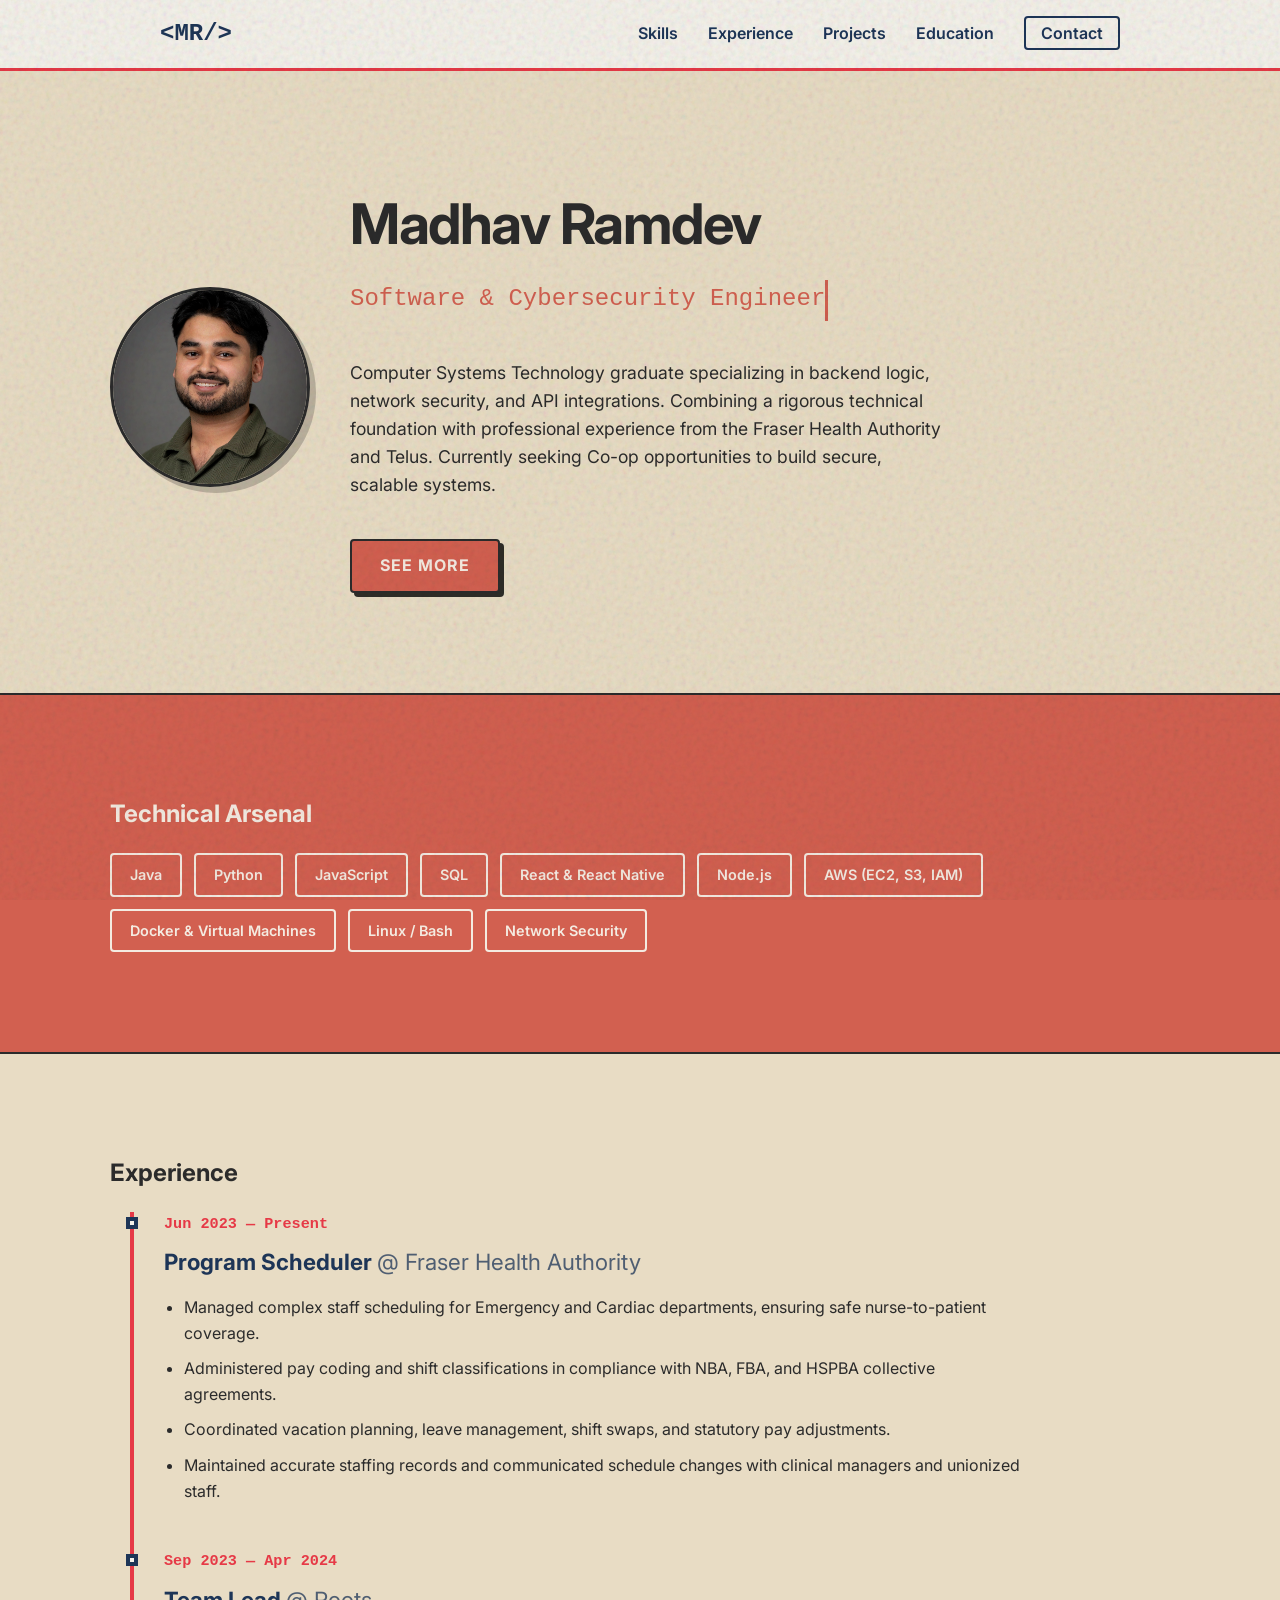
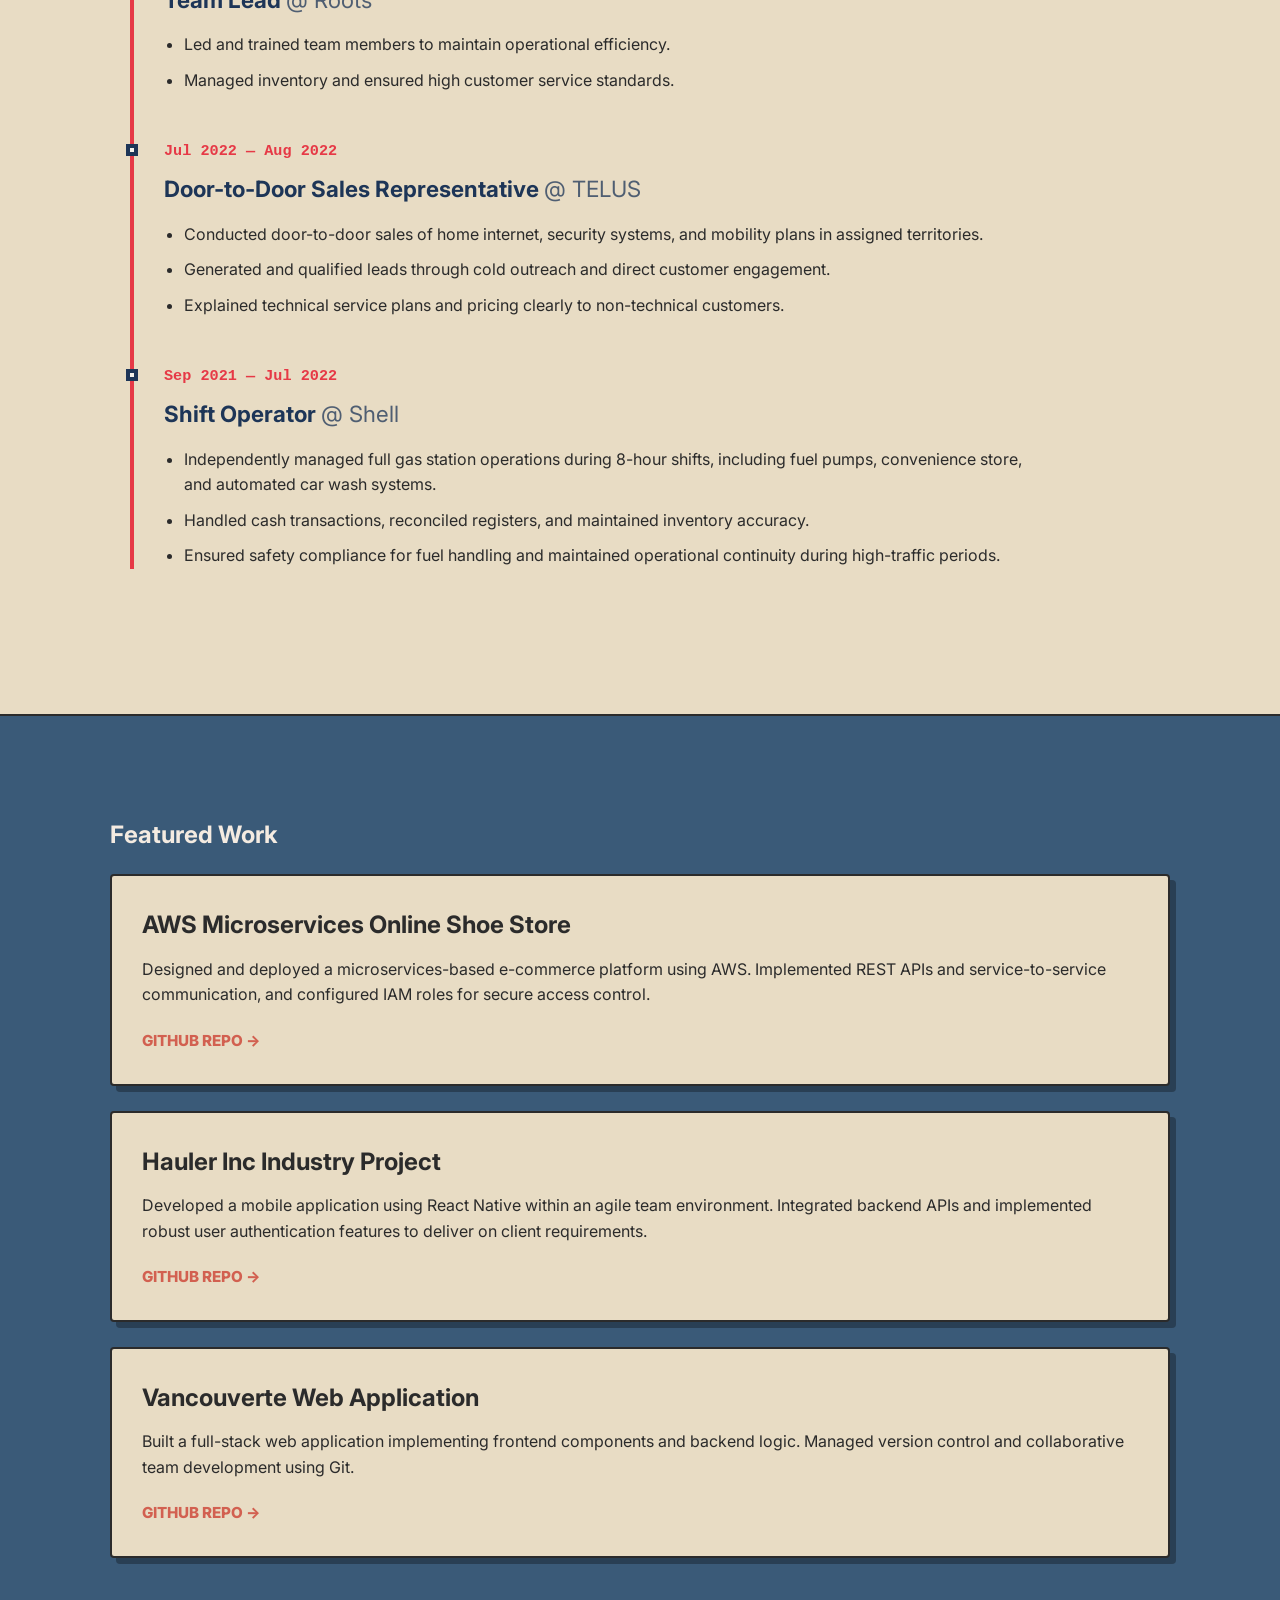
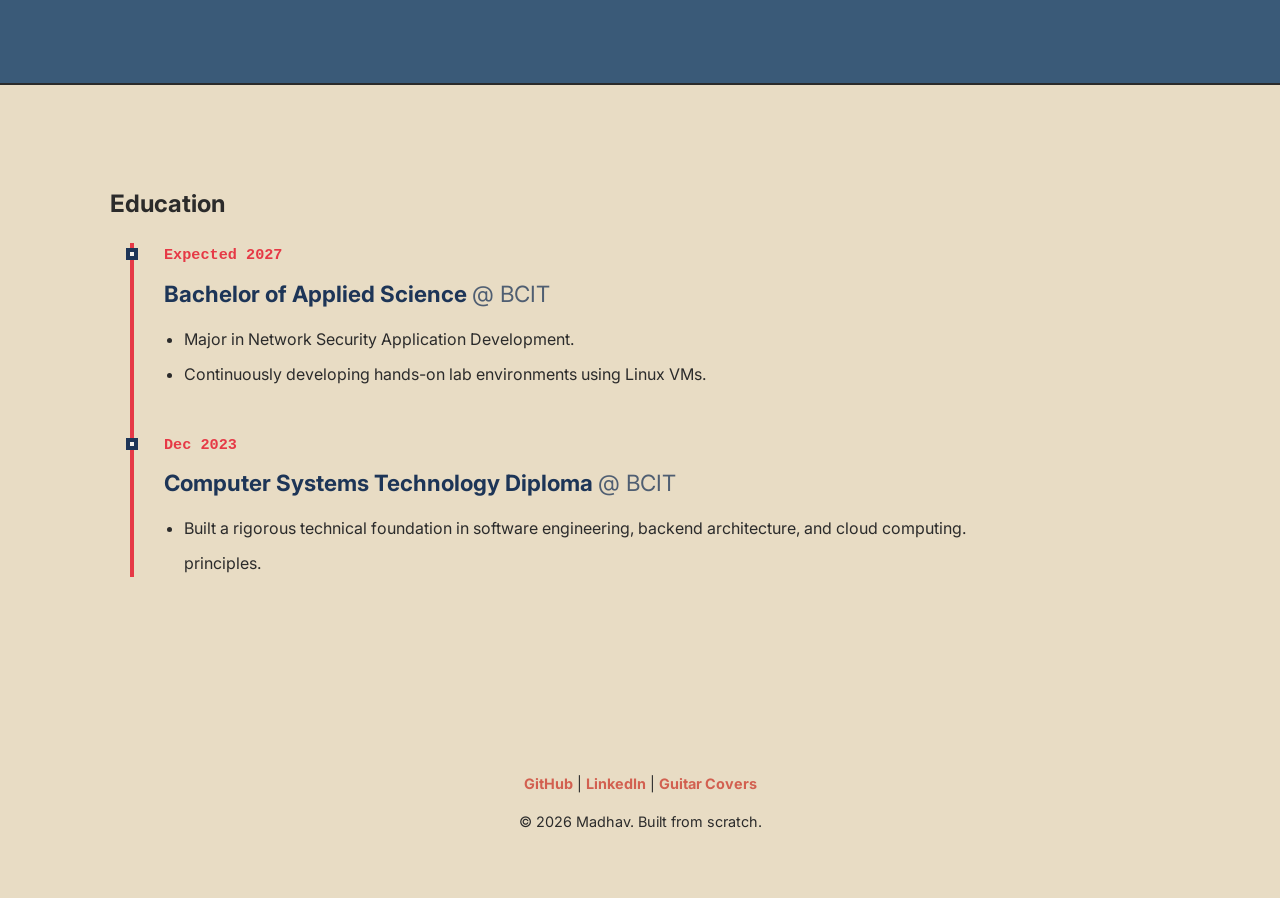
==== index.html @ cc331f05 "Moved index.html to root directory for GitHub Pages" ====
<!DOCTYPE html>
<html lang="en">

<head>
  <meta charset="UTF-8">
  <meta name="viewport" content="width=device-width, initial-scale=1.0">
  <title>Madhav | Software & Cybersecurity Engineering</title>

  <link rel="stylesheet" href="style.css">

  <script src="script.js" defer></script>
  <link rel="icon" type="image/png" href="../images/favicon.png">
  <link href="https://fonts.googleapis.com/css2?family=Inter:wght@400;600;700;800&display=swap" rel="stylesheet">
</head>

<body>
  <nav class="retro-nav reveal">
    <div class="nav-container">
      <div class="nav-logo">&lt;MR/&gt;</div>
      <ul class="nav-links">
        <li><a href="#skills">Skills</a></li>
        <li><a href="#experience">Experience</a></li>
        <li><a href="#projects">Projects</a></li>
        <li><a href="#education">Education</a></li>
        <li><a href="https://linkedin.com/in/madhav-ramdev" target="_blank" class="nav-btn">Contact</a></li>
      </ul>
    </div>
  </nav>
  <section class="hero">
    <div class="container hero-content">
      <img src="../images/profile.jpeg" alt="Madhav" class="profile-img">

      <div class="hero-text">
        <h1>Madhav Ramdev</h1>
        <div class="typing-container" id="typing-text"></div>

        <p style="max-width: 600px; font-size: 1.1rem;">
          Computer Systems Technology graduate specializing in backend logic, network security, and API integrations.
          Combining a rigorous technical foundation with professional experience from the Fraser Health Authority and
          Telus.
          Currently seeking Co-op opportunities to build secure, scalable systems.
        </p>

        <a href="../docs/MadhavRamdev-Resume.pdf" download="MadhavRamdev-Resume.pdf" target="_blank" class="btn">See
          More</a>
      </div>
    </div>
  </section>

  <section id="skills">
    <div class="container">
      <h2 class="reveal">Technical Arsenal</h2>

      <div class="skills-grid reveal delay-1">
        <span class="skill-tag">Java</span>
        <span class="skill-tag">Python</span>
        <span class="skill-tag">JavaScript</span>
        <span class="skill-tag">SQL</span>
        <span class="skill-tag">React & React Native</span>
        <span class="skill-tag">Node.js</span>
        <span class="skill-tag">AWS (EC2, S3, IAM)</span>
        <span class="skill-tag">Docker & Virtual Machines</span>
        <span class="skill-tag">Linux / Bash</span>
        <span class="skill-tag">Network Security</span>
      </div>
    </div>
  </section>

  <section id="experience">
    <div class="container">
      <h2 class="reveal">Experience</h2>

      <div class="timeline reveal delay-1">

        <div class="timeline-item">
          <div class="timeline-dot"></div>
          <p class="timeline-date">Jun 2023 &mdash; Present</p>
          <h3>Program Scheduler <span class="company">@ Fraser Health Authority</span></h3>
          <ul>
            <li>Managed complex staff scheduling for Emergency and Cardiac departments, ensuring safe nurse-to-patient
              coverage.</li>
            <li>Administered pay coding and shift classifications in compliance with NBA, FBA, and HSPBA collective
              agreements.</li>
            <li>Coordinated vacation planning, leave management, shift swaps, and statutory pay adjustments.</li>
            <li>Maintained accurate staffing records and communicated schedule changes with clinical managers and
              unionized staff.</li>
          </ul>
        </div>

        <div class="timeline-item">
          <div class="timeline-dot"></div>
          <p class="timeline-date">Sep 2023 &mdash; Apr 2024</p>
          <h3>Team Lead <span class="company">@ Roots</span></h3>
          <ul>
            <li>Led and trained team members to maintain operational efficiency.</li>
            <li>Managed inventory and ensured high customer service standards.</li>
          </ul>
        </div>

        <div class="timeline-item">
          <div class="timeline-dot"></div>
          <p class="timeline-date">Jul 2022 &mdash; Aug 2022</p>
          <h3>Door-to-Door Sales Representative <span class="company">@ TELUS</span></h3>
          <ul>
            <li>Conducted door-to-door sales of home internet, security systems, and mobility plans in assigned
              territories.</li>
            <li>Generated and qualified leads through cold outreach and direct customer engagement.</li>
            <li>Explained technical service plans and pricing clearly to non-technical customers.</li>
          </ul>
        </div>

        <div class="timeline-item">
          <div class="timeline-dot"></div>
          <p class="timeline-date">Sep 2021 &mdash; Jul 2022</p>
          <h3>Shift Operator <span class="company">@ Shell</span></h3>
          <ul>
            <li>Independently managed full gas station operations during 8-hour shifts, including fuel pumps,
              convenience store, and automated car wash systems.</li>
            <li>Handled cash transactions, reconciled registers, and maintained inventory accuracy.</li>
            <li>Ensured safety compliance for fuel handling and maintained operational continuity during high-traffic
              periods.</li>
          </ul>
        </div>

      </div>
    </div>
  </section>

  <section id="projects">
    <div class="container">
      <h2 class="reveal">Featured Work</h2>

      <div class="project-card reveal delay-1">
        <h3>AWS Microservices Online Shoe Store</h3>
        <p>Designed and deployed a microservices-based e-commerce platform using AWS. Implemented REST APIs and
          service-to-service communication, and configured IAM roles for secure access control.</p>
        <div class="project-links">
          <a href="#">GitHub Repo &rarr;</a>
        </div>
      </div>

      <div class="project-card reveal delay-2">
        <h3>Hauler Inc Industry Project</h3>
        <p>Developed a mobile application using React Native within an agile team environment. Integrated backend APIs
          and implemented robust user authentication features to deliver on client requirements.</p>
        <div class="project-links">
          <a href="#">GitHub Repo &rarr;</a>
        </div>
      </div>

      <div class="project-card reveal delay-3">
        <h3>Vancouverte Web Application</h3>
        <p>Built a full-stack web application implementing frontend components and backend logic. Managed version
          control and collaborative team development using Git.</p>
        <div class="project-links">
          <a href="#">GitHub Repo &rarr;</a>
        </div>
      </div>

    </div>
  </section>

  <section id="education">
    <div class="container">
      <h2 class="reveal">Education</h2>

      <div class="timeline reveal delay-1">

        <div class="timeline-item">
          <div class="timeline-dot"></div>
          <p class="timeline-date">Expected 2027</p>
          <h3>Bachelor of Applied Science <span class="company">@ BCIT</span></h3>
          <ul>
            <li>Major in Network Security Application Development.</li>
            <li>Continuously developing hands-on lab environments using Linux VMs.</li>
          </ul>
        </div>

        <div class="timeline-item">
          <div class="timeline-dot"></div>
          <p class="timeline-date">Dec 2023</p>
          <h3>Computer Systems Technology Diploma <span class="company">@ BCIT</span></h3>
          <ul>
            <li>Built a rigorous technical foundation in software engineering, backend architecture, and cloud
              computing.</li>
            principles.</li>
          </ul>
        </div>

      </div>
    </div>
  </section>

  <footer class="reveal">
    <div class="container">
      <p>
        <a href="https://github.com/madhavramdev" target="_blank">GitHub</a> |
        <a href="https://linkedin.com/in/madhav-ramdev" target="_blank">LinkedIn</a> |
        <a href="https://instagram.com/madhav.stereo" target="_blank">Guitar Covers</a>
      </p>
      <p>&copy; 2026 Madhav. Built from scratch.</p>
    </div>
  </footer>

</body>

</html>
---- style.css ----
/* ==========================================================================
   MADHAV'S PORTFOLIO: VINTAGE TECH / RETRO-FLAT THEME
   ========================================================================== */

/* ROOT VARIABLES
*/
:root {
    /* The core retro color palette */
    --paper: #E8DCC4;
    /* Classic warm vintage paper */
    --retro-red: #D26050;
    /* Punchy retro terracotta */
    --retro-blue: #3A5A78;
    /* Deep vintage navy */

    /* Text colors */
    --text-dark: #2B2B2B;
    --text-light: #F4EBE1;

    /* Typography */
    --font-main: 'Inter', -apple-system, BlinkMacSystemFont, "Segoe UI", Roboto, sans-serif;
    --font-mono: 'Courier New', Courier, monospace;
    /* typing effect */
}

/* GLOBAL RESET 
*/
* {
    margin: 0;
    padding: 0;
    box-sizing: border-box;
    /* Ensures borders/padding don't increase the total width of elements */
}

/* BASE BODY STYLES*/
body {
    background-color: var(--paper);
    color: var(--text-dark);
    font-family: var(--font-main);
    line-height: 1.6;
    -webkit-font-smoothing: antialiased;
    /* Makes text look sharper on Mac displays */
    overflow-x: hidden;
    /* Prevents horizontal scrolling if an element pushes too far right */
}

/* THE GLOBAL GRAIN OVERLAY
   an invisible pseudo-element (::after) that covers the entire screen with SVG noise.
*/
body::after {
    content: "";
    /* Required for ::after to render */
    position: fixed;
    /* Locks the noise to the camera, so it stays when you scroll */
    top: 0;
    left: 0;
    width: 100vw;
    height: 100vh;

    /* SVG math to generate random fractal noise */
    background-image: url("data:image/svg+xml,%3Csvg viewBox='0 0 200 200' xmlns='http://www.w3.org/2000/svg'%3E%3Cfilter id='noiseFilter'%3E%3CfeTurbulence type='fractalNoise' baseFrequency='0.85' numOctaves='3' stitchTiles='stitch'/%3E%3C/filter%3E%3Crect width='100%25' height='100%25' filter='url(%23noiseFilter)'/%3E%3C/svg%3E");

    opacity: 0.2;
    /* grain intensity. */
    mix-blend-mode: multiply;
    /* Makes the grain "burn" into the colors beneath it*/

    pointer-events: none;
    /* Allows mouse clicks to pass THROUGH the grain to hit buttons */
    z-index: 9999;
    /* Forces the grain to sit on top of all other HTML elements */
}

/*    NAVBAR */

.retro-nav {
    position: fixed;
    top: 0;
    left: 0;
    width: 100%;
    /* Update this background color to match your specific retro background */
    background-color: #f4f1ea;
    border-bottom: 3px solid #e63946;
    /* Retro Red border */
    z-index: 1000;
    padding: 15px 0;
}

.nav-container {
    max-width: 1000px;
    margin: 0 auto;
    display: flex;
    justify-content: space-between;
    align-items: center;
    padding: 0 20px;
}

.nav-logo {
    font-family: var(--font-mono, 'Courier New', monospace);
    font-weight: 800;
    font-size: 1.5rem;
    color: #1d3557;
    /* Dark blue/black */
}

.nav-links {
    list-style: none;
    display: flex;
    gap: 30px;
    align-items: center;
    margin: 0;
    padding: 0;
}

.nav-links a {
    text-decoration: none;
    color: #1d3557;
    font-weight: 600;
    transition: color 0.2s ease;
}

.nav-links a:hover {
    color: #e63946;
    /* Hover turns red */
}

.nav-btn {
    border: 2px solid #1d3557;
    padding: 5px 15px;
    border-radius: 4px;
}

.nav-btn:hover {
    background-color: #D26050;
    color: #f4f1ea !important;
}

/* Push the body down so the hero text isn't hidden behind the fixed navbar */
body {
    padding-top: 80px;
}

/* TYPOGRAPHY & LINKS
*/
a {
    color: var(--retro-red);
    text-decoration: none;
    font-weight: 700;
    transition: opacity 0.2s;
    /* Smooth fade when hovering */
}

a:hover {
    opacity: 0.7;
}

h1,
h2,
h3 {
    font-weight: 700;
    margin-bottom: 20px;
}

/* LAYOUT & COLOR BLOCK SECTIONS
*/
.container {
    max-width: 1100px;
    /* Limits how wide the content can stretch on large monitors */
    margin: 0 auto;
    padding: 0 20px;
}

section {
    padding: 100px 0;
    border-bottom: 2px solid var(--text-dark);
}

section:last-of-type {
    border-bottom: none;
    /* Removes the line from the very last section */
}

.hero {
    background-color: var(--paper);
    color: var(--text-dark);
}

#skills {
    background-color: var(--retro-red);
    color: var(--text-light);
}

#projects {
    background-color: var(--retro-blue);
    color: var(--text-light);
}

/* HERO SECTION
*/
.hero-content {
    display: flex;
    align-items: center;
    gap: 40px;
}

.profile-img {
    width: 200px;
    height: 200px;
    border-radius: 50%;
    object-fit: cover;
    border: 3px solid var(--text-dark);
    box-shadow: 6px 6px 0px rgba(0, 0, 0, 0.2);
}

.hero h1 {
    font-size: 3.5rem;
    letter-spacing: -1.5px;
    margin-bottom: 10px;
}

.hero p {
    font-size: 1.1rem;
    margin-bottom: 40px;
}

/* UI COMPONENTS
*/

/* The Main Button */
.btn {
    display: inline-block;
    background-color: var(--retro-red);
    color: var(--text-light);
    padding: 12px 28px;
    border-radius: 4px;
    font-weight: 700;
    text-transform: uppercase;
    letter-spacing: 1px;
    border: 2px solid var(--text-dark);
    box-shadow: 4px 4px 0px rgba(0, 0, 0, 0.8);
    transition: all 0.1s ease;
}

.btn:hover {
    transform: translate(2px, 2px);
    box-shadow: 2px 2px 0px rgba(0, 0, 0, 0.8);
}

/* The Project Cards */
.project-card {
    background-color: var(--paper);
    color: var(--text-dark);
    padding: 30px;
    border-radius: 4px;
    margin-bottom: 25px;
    box-shadow: 6px 6px 0px rgba(0, 0, 0, 0.3);
    border: 2px solid var(--text-dark);
    transition: transform 0.2s ease;
}

.project-card h3 {
    color: var(--text-dark);
    font-size: 1.5rem;
    margin-bottom: 12px;
}

.project-card p {
    color: var(--text-dark);
    margin-bottom: 20px;
    font-size: 1rem;
}

.project-links a {
    font-size: 0.95rem;
    font-weight: 800;
    margin-right: 20px;
    text-transform: uppercase;
}

/* The Skill Tags */
.skills-grid {
    display: flex;
    flex-wrap: wrap;
    gap: 12px;
}

.skill-tag {
    background-color: transparent;
    padding: 8px 18px;
    border-radius: 4px;
    font-size: 0.9rem;
    font-weight: 600;
    color: var(--text-light);
    border: 2px solid var(--text-light);
}

/* FOOTER
*/
footer {
    background-color: var(--paper);
    padding: 50px 0;
    text-align: center;
    color: var(--text-dark);
    font-size: 0.9rem;
}

footer p {
    margin-bottom: 15px;
}


/* ANIMATIONS (The Typing Effect)
*/
.typing-container {
    font-family: var(--font-mono);
    color: var(--retro-red);
    font-size: 1.5rem;
    margin-bottom: 30px;
    display: inline-block;
    border-right: 3px solid var(--retro-red);
    /* The blinking cursor */
    white-space: nowrap;
    overflow: hidden;
    animation: blinkCursor 0.75s step-end infinite;
    /* Triggers the keyframe below forever */
    min-height: 2.6rem;
}

/* Tells the cursor border to switch between invisible and red */
@keyframes blinkCursor {

    from,
    to {
        border-color: transparent;
    }

    50% {
        border-color: var(--retro-red);
    }
}

/* MOBILE RESPONSIVENESS
   If the screen is smaller than 768px,
   it overrides the CSS above it to stack things vertically instead of horizontally.
*/
@media (max-width: 768px) {
    .hero-content {
        flex-direction: column;
        text-align: center;
    }

    .hero h1 {
        font-size: 2.5rem;
    }
}


/* ==========================================================================
   SCROLL REVEAL ANIMATIONS
   ========================================================================== */

/* The starting state (hidden and pushed down 40px) */
.reveal {
    opacity: 0;
    transform: translateY(40px);
    transition: all 0.6s cubic-bezier(0.175, 0.885, 0.32, 1.275);
}

/* The ending state (visible and in its normal position) */
.reveal.active {
    opacity: 1;
    transform: translateY(0);
}

/* Stagger delays */
.reveal.delay-1 {
    transition-delay: 0.1s;
}

.reveal.delay-2 {
    transition-delay: 0.2s;
}

.reveal.delay-3 {
    transition-delay: 0.3s;
}

/* ==========================================================================
   EXPERIENCE TIMELINE
   ========================================================================== */

.timeline {
    border-left: 4px solid #e63946;
    padding-left: 30px;
    margin-left: 20px;
    position: relative;
    max-width: 900px;
}

.timeline-item {
    margin-bottom: 45px;
    position: relative;
}

.timeline-dot {
    position: absolute;
    left: -38px;
    top: 5px;
    width: 12px;
    height: 12px;
    background-color: #f4f1ea;
    border: 4px solid #1d3557;
}

.timeline-date {
    font-family: var(--font-mono, 'Courier New', monospace);
    font-size: 0.95rem;
    color: #e63946;
    margin-bottom: 8px;
    font-weight: 700;
}

/* Job Title and Company */
.timeline-item h3 {
    margin-top: 0;
    margin-bottom: 15px;
    font-size: 1.4rem;
    color: #1d3557;
}

.timeline-item .company {
    font-weight: 400;
    opacity: 0.75;
}

/* Bullet points */
.timeline-item ul {
    padding-left: 20px;
    margin: 0;
    color: #2b2b2b;
}

.timeline-item li {
    margin-bottom: 10px;
    line-height: 1.6;
}
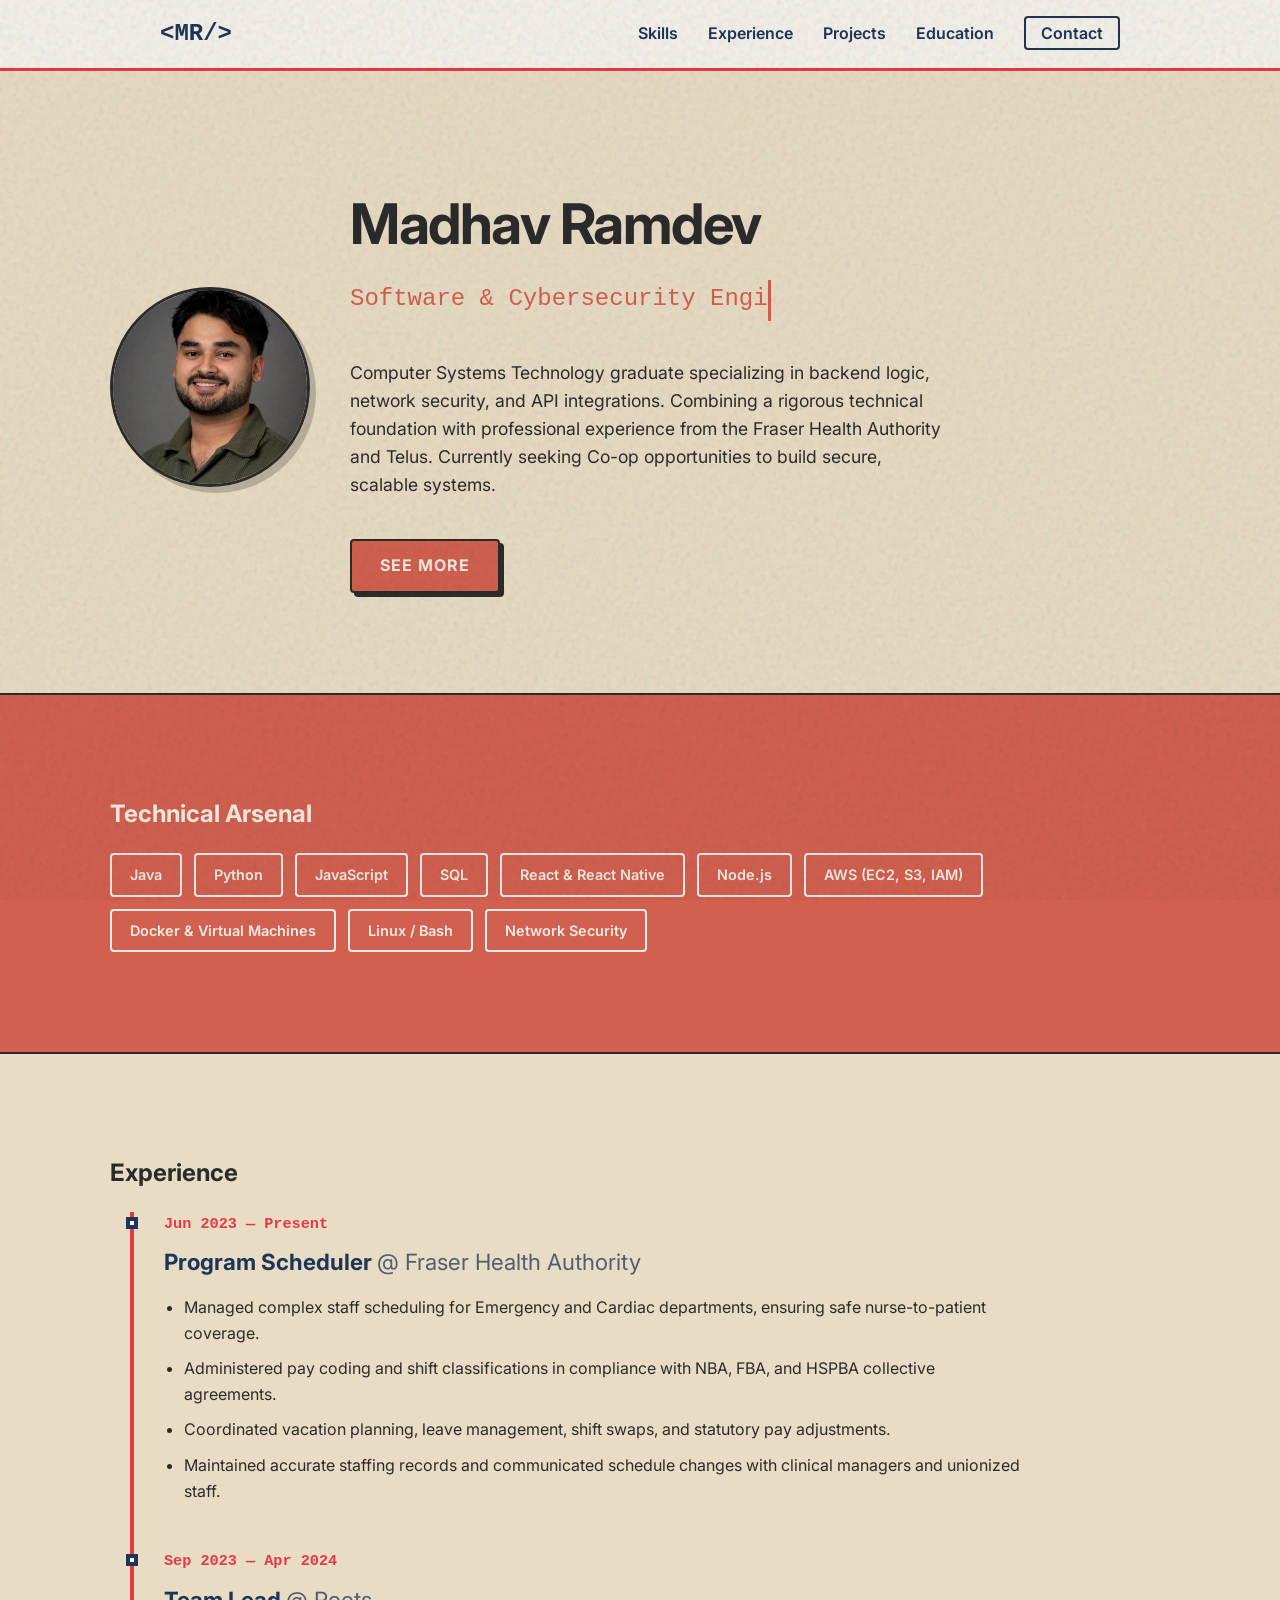
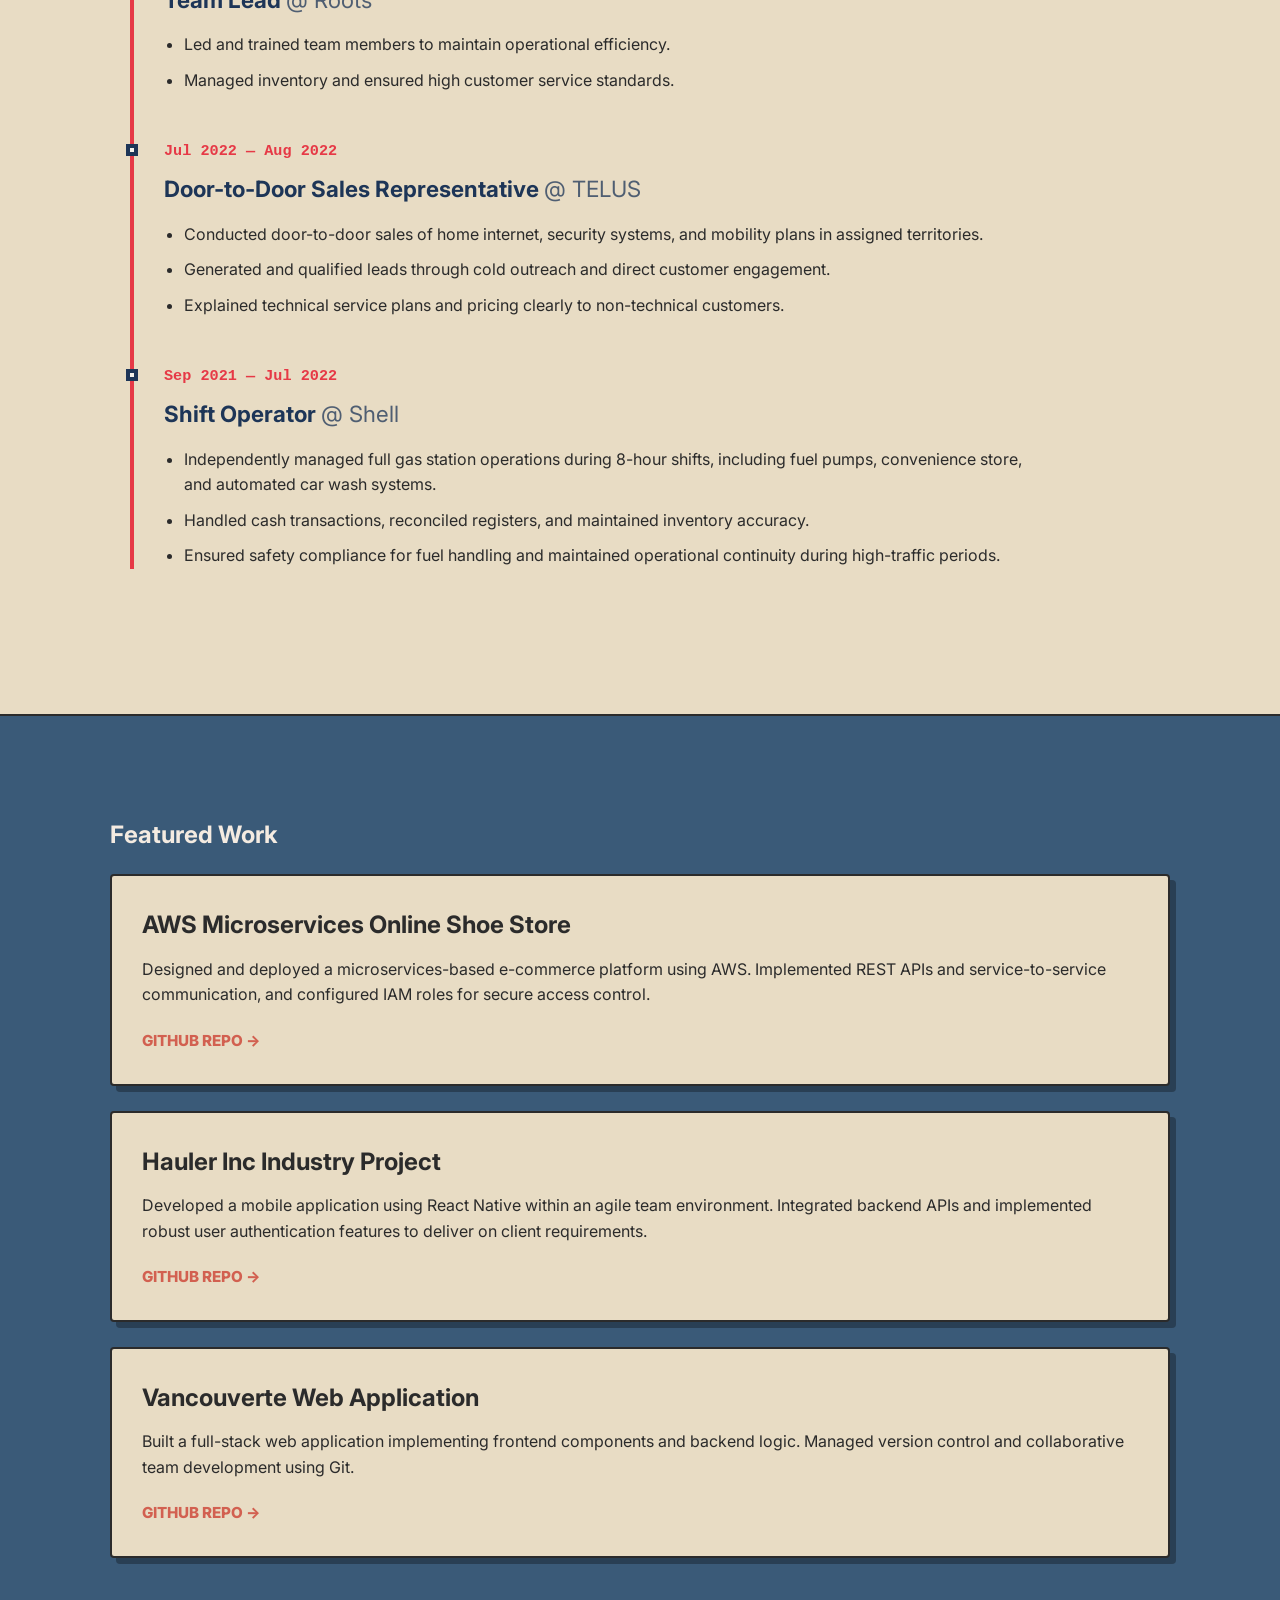
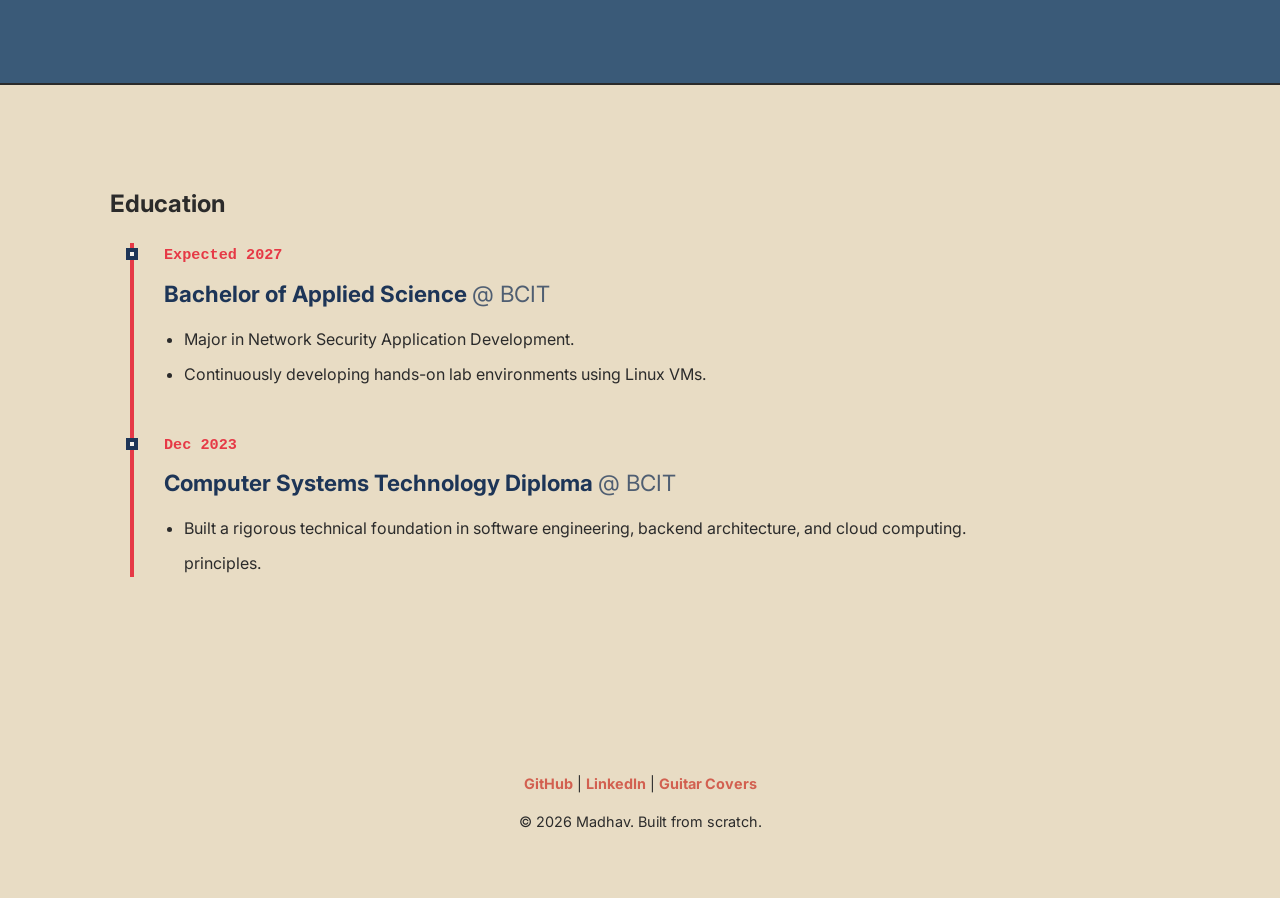
==== commit faca19b4: "final changes to path" ====
--- a/index.html
+++ b/index.html
@@ -9,7 +9,7 @@
   <link rel="stylesheet" href="style.css">
 
   <script src="script.js" defer></script>
-  <link rel="icon" type="image/png" href="../images/favicon.png">
+  <link rel="icon" type="image/png" href="./images/favicon.png">
   <link href="https://fonts.googleapis.com/css2?family=Inter:wght@400;600;700;800&display=swap" rel="stylesheet">
 </head>
 
@@ -28,7 +28,7 @@
   </nav>
   <section class="hero">
     <div class="container hero-content">
-      <img src="../images/profile.jpeg" alt="Madhav" class="profile-img">
+      <img src="./images/profile.jpeg" alt="Madhav" class="profile-img">
 
       <div class="hero-text">
         <h1>Madhav Ramdev</h1>
@@ -41,7 +41,7 @@
           Currently seeking Co-op opportunities to build secure, scalable systems.
         </p>
 
-        <a href="../docs/MadhavRamdev-Resume.pdf" download="MadhavRamdev-Resume.pdf" target="_blank" class="btn">See
+        <a href="./docs/MadhavRamdev-Resume.pdf" download="MadhavRamdev-Resume.pdf" target="_blank" class="btn">See
           More</a>
       </div>
     </div>
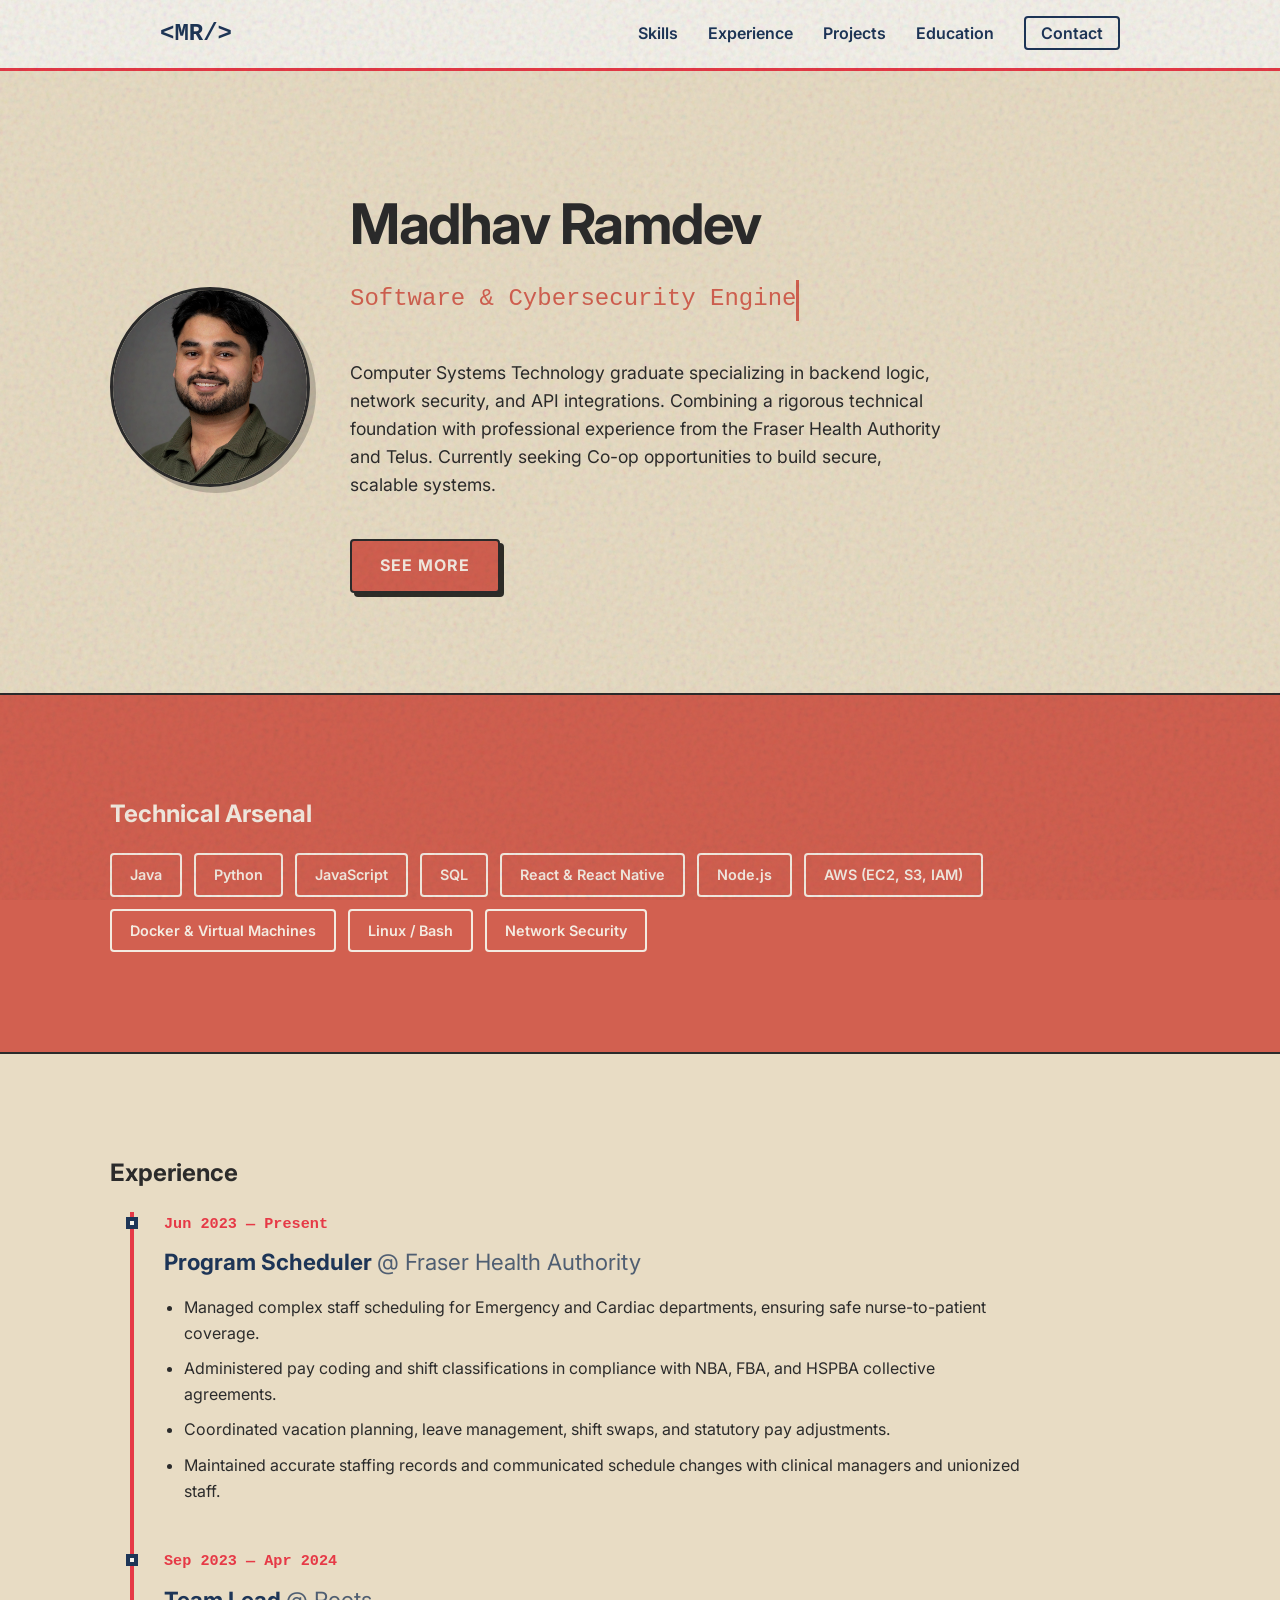
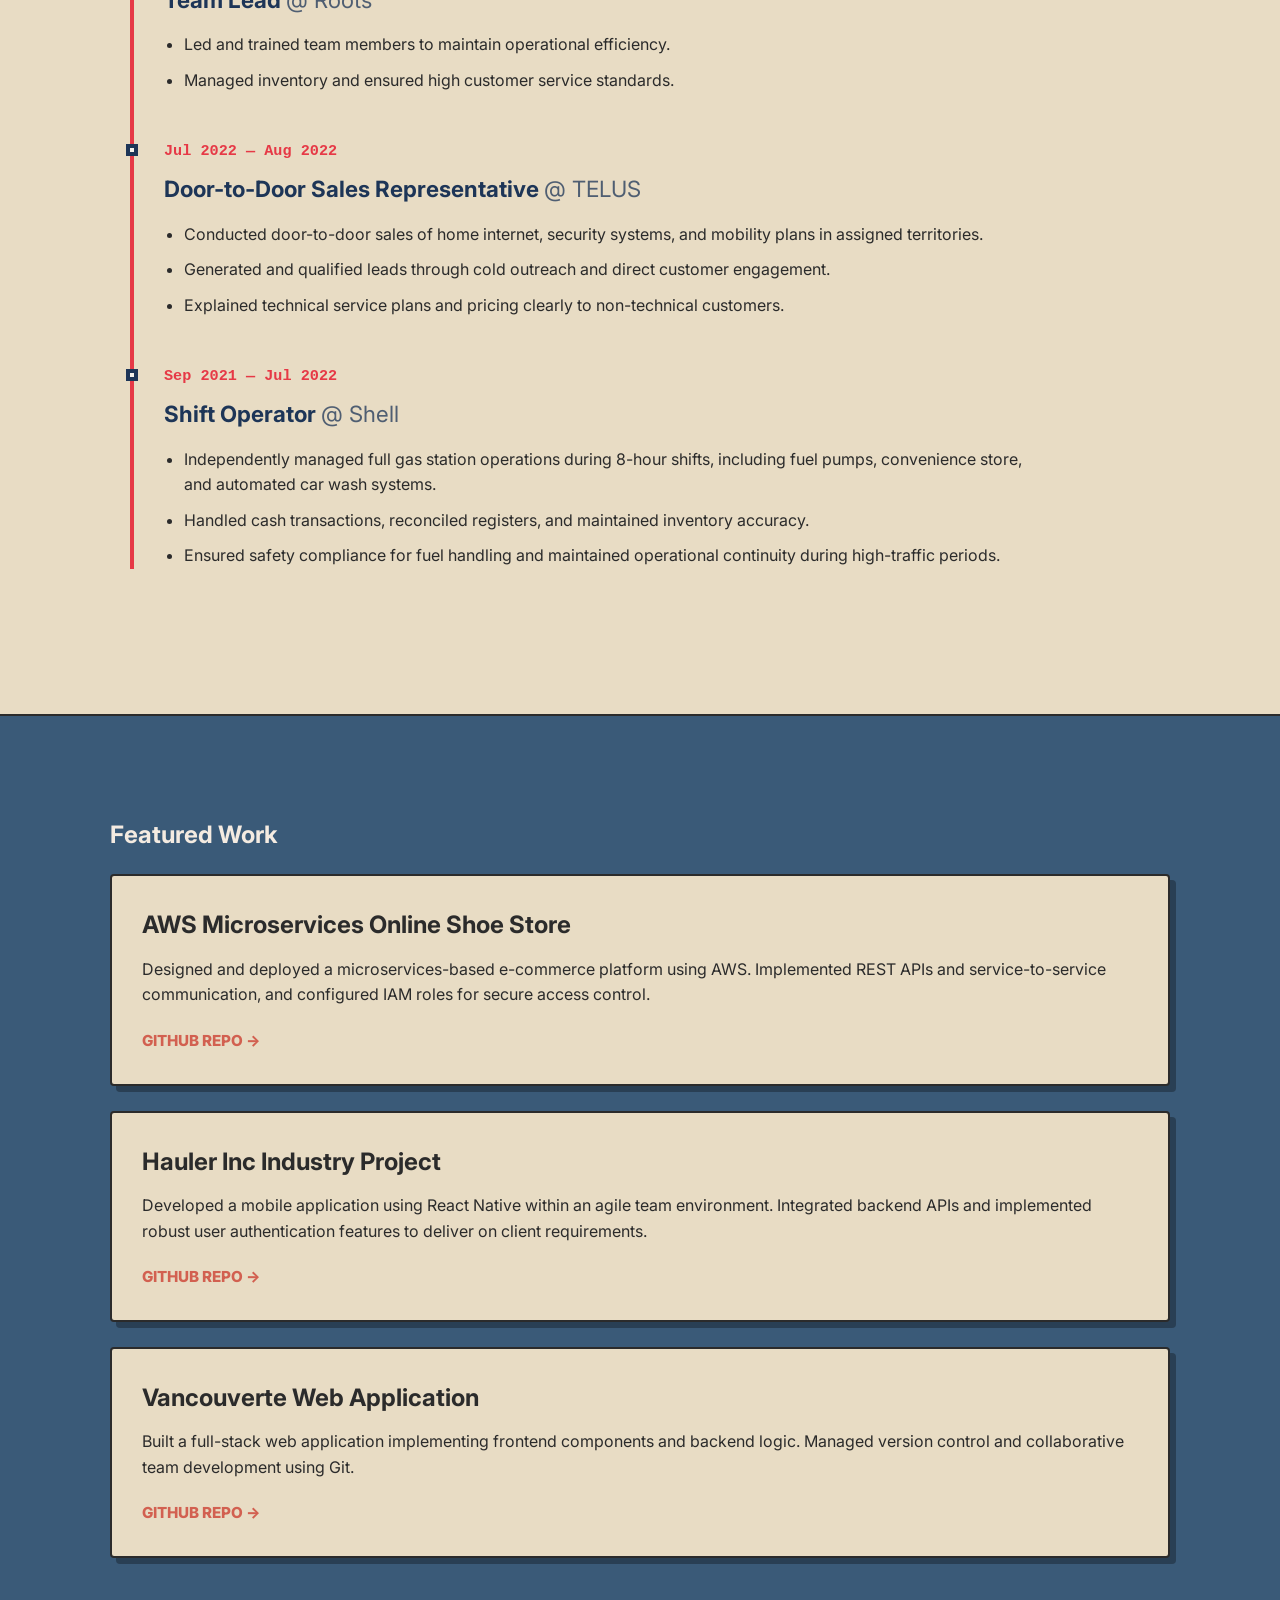
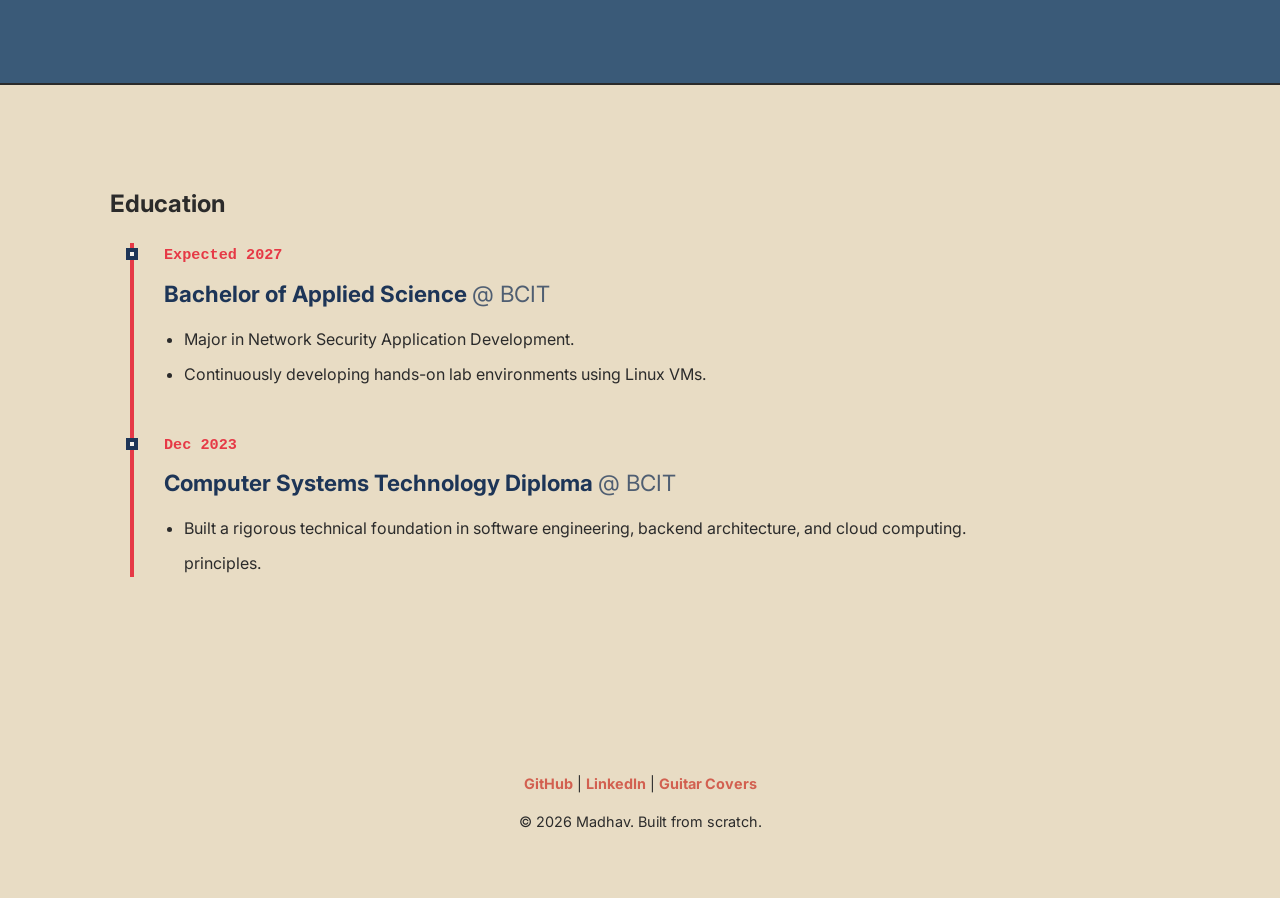
==== commit bc434b2b: "pdf bug fixes" ====
--- a/index.html
+++ b/index.html
@@ -41,7 +41,7 @@
           Currently seeking Co-op opportunities to build secure, scalable systems.
         </p>
 
-        <a href="./docs/MadhavRamdev-Resume.pdf" download="MadhavRamdev-Resume.pdf" target="_blank" class="btn">See
+        <a href="./docs/MadhavRamdev-Resume.pdf" target="_blank" class="btn">See
           More</a>
       </div>
     </div>
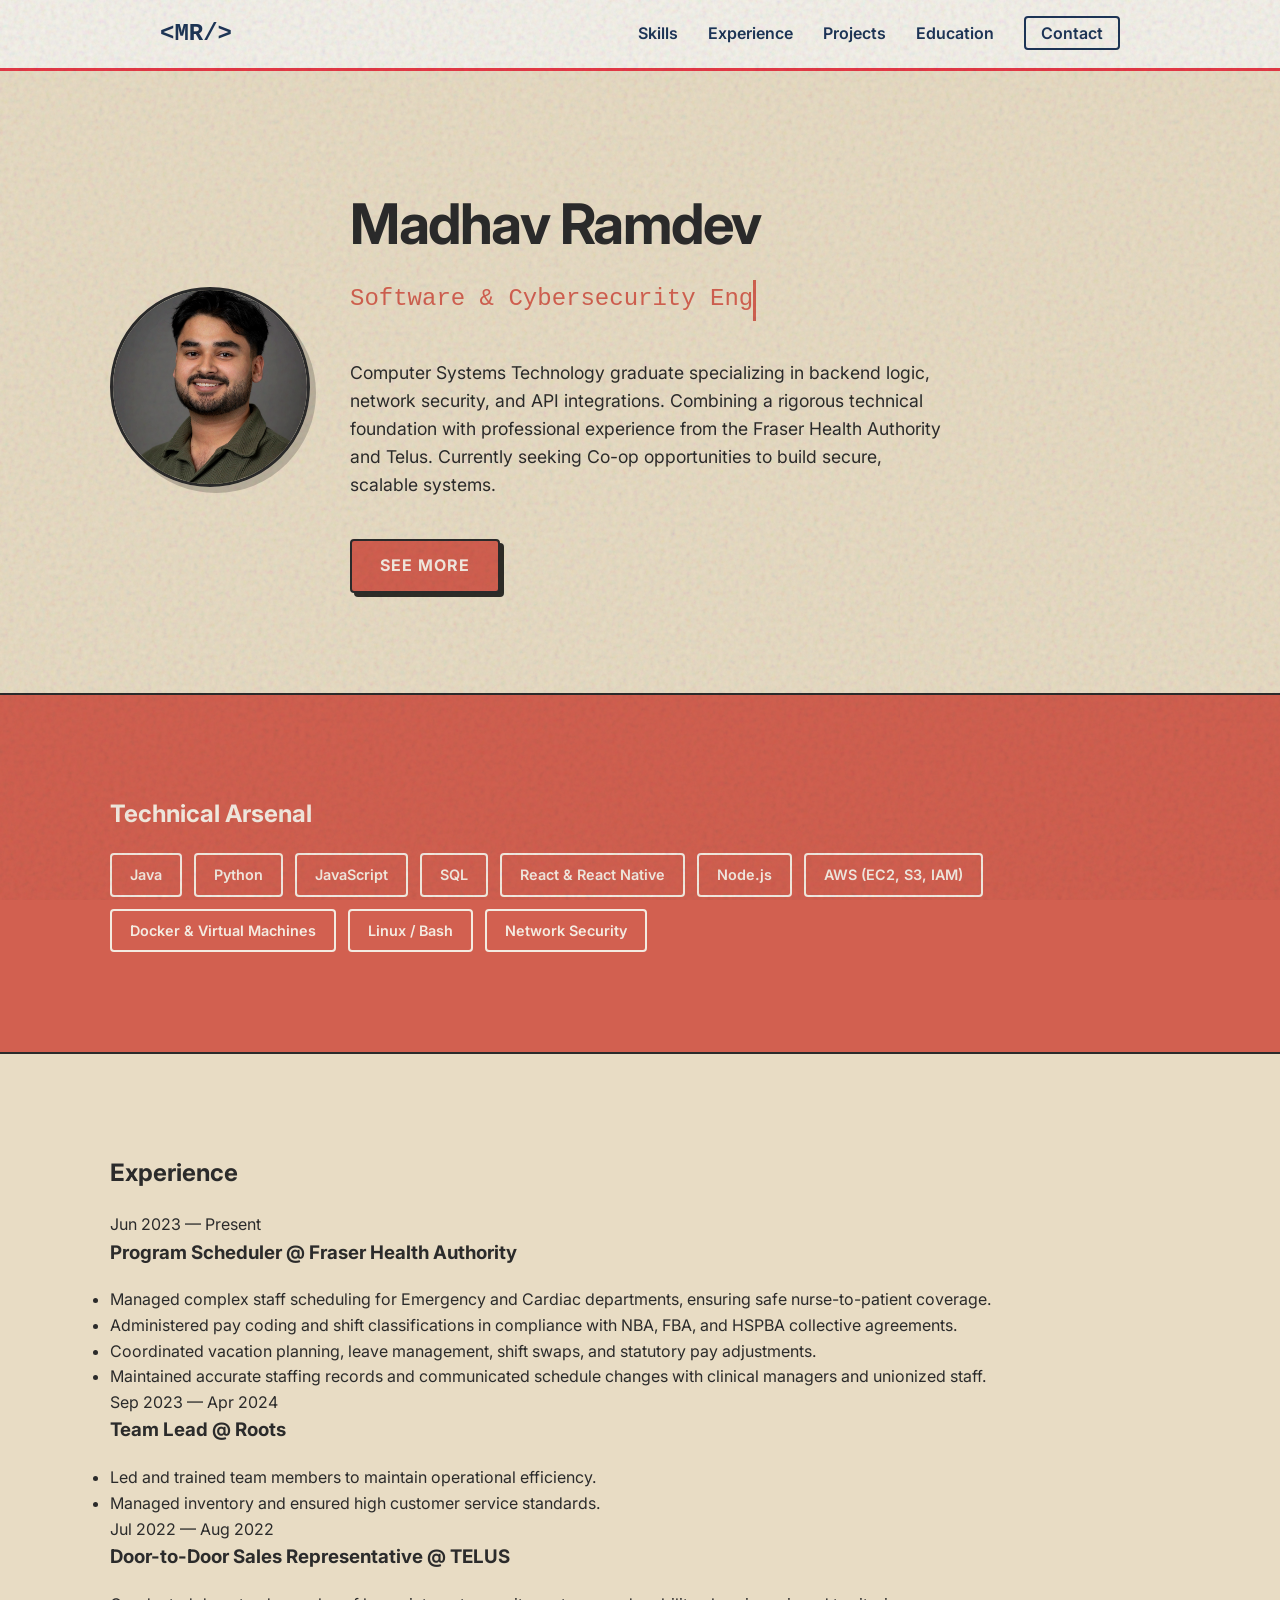
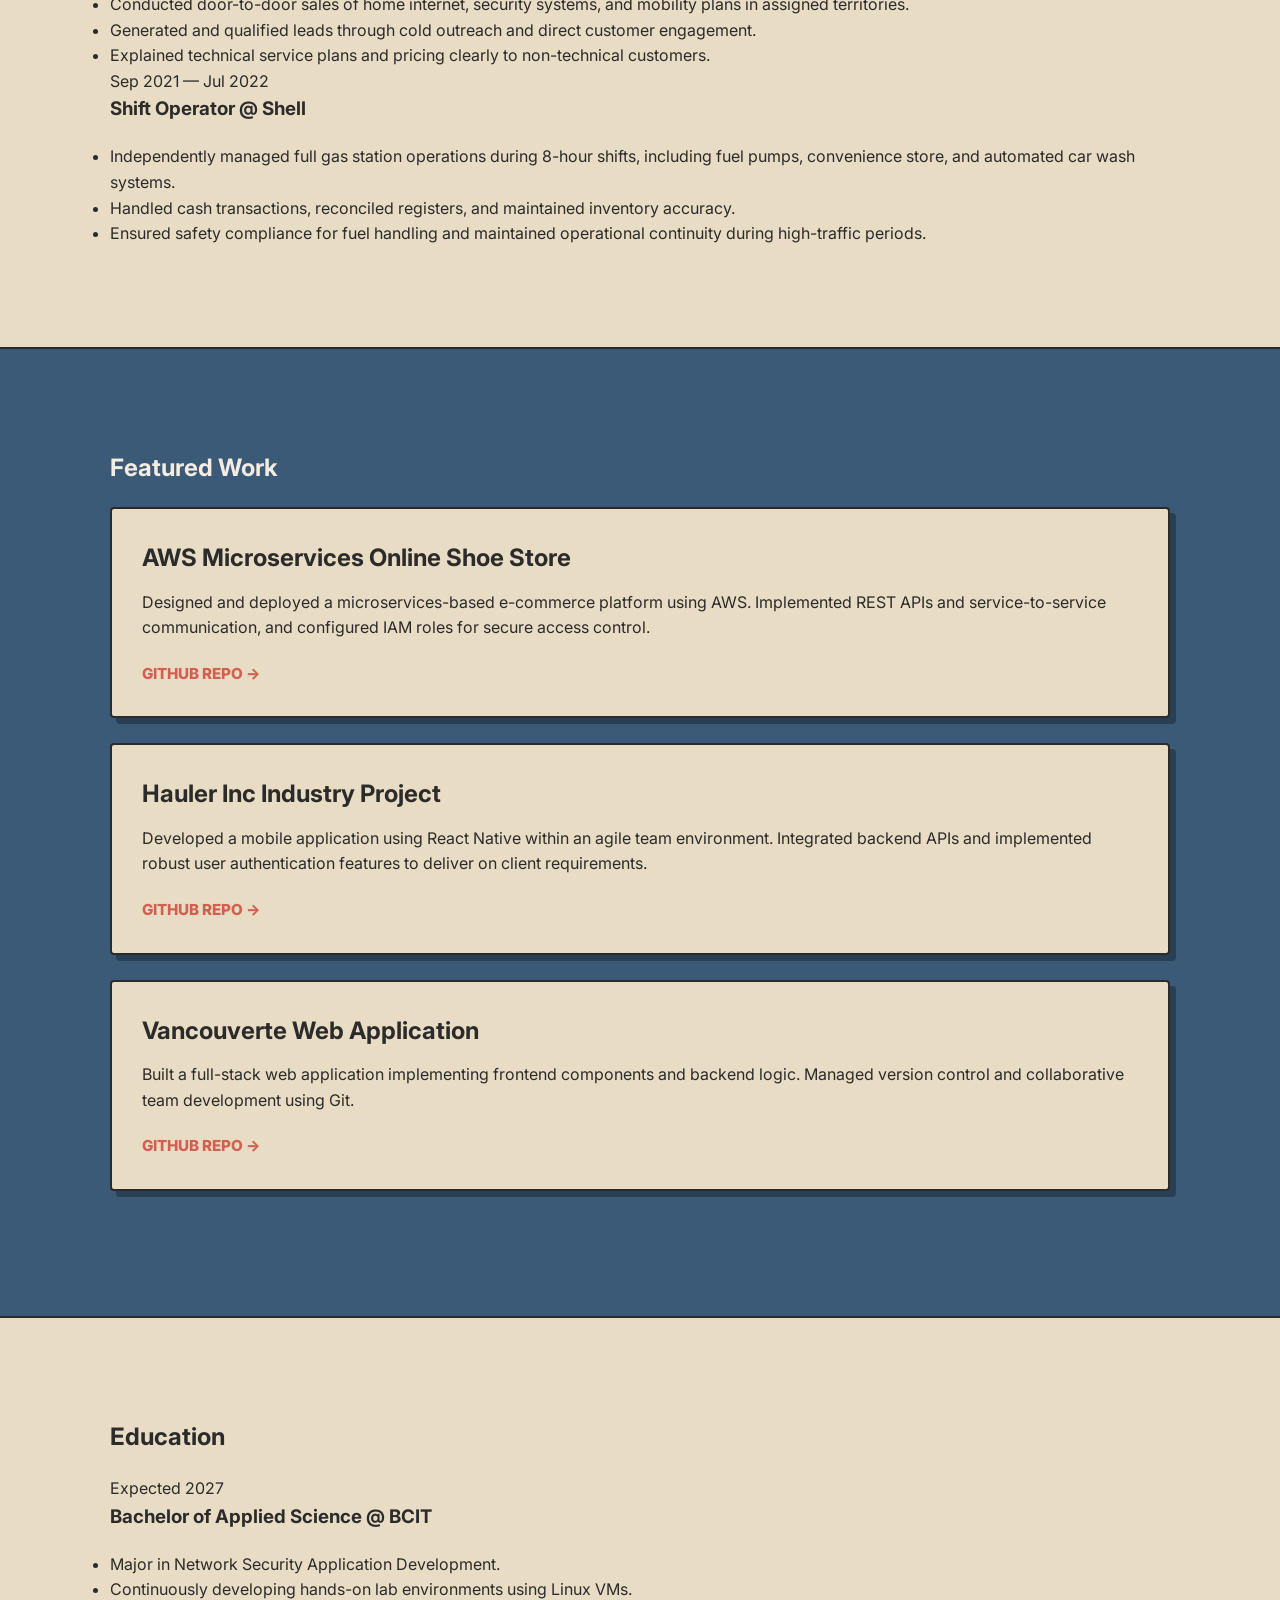
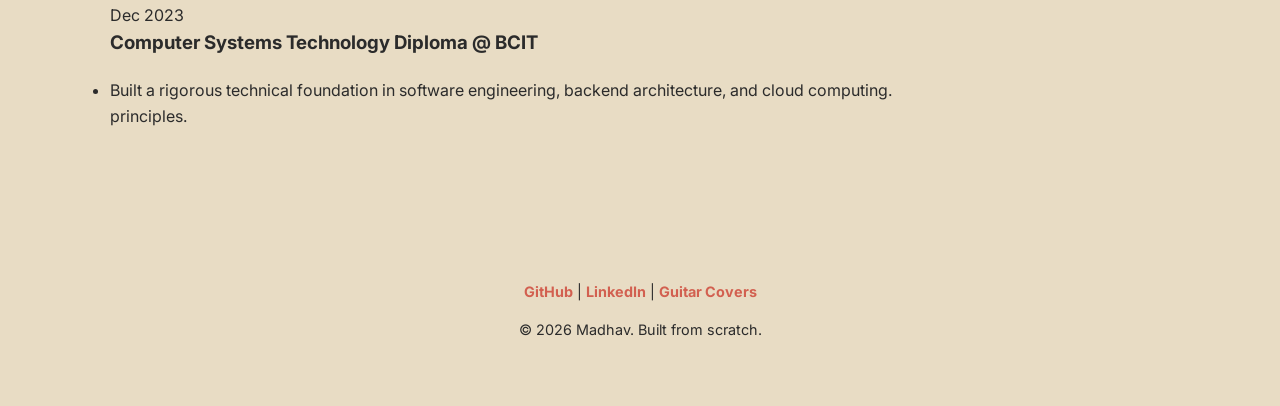
==== commit d87f1f6e: "mobile screen size animation fix" ====
--- a/index.html
+++ b/index.html
@@ -17,6 +17,13 @@
   <nav class="retro-nav reveal">
     <div class="nav-container">
       <div class="nav-logo">&lt;MR/&gt;</div>
+
+      <div class="hamburger">
+        <span></span>
+        <span></span>
+        <span></span>
+      </div>
+
       <ul class="nav-links">
         <li><a href="#skills">Skills</a></li>
         <li><a href="#experience">Experience</a></li>
--- a/style.css
+++ b/style.css
@@ -341,106 +341,89 @@
 
 /* MOBILE RESPONSIVENESS
    If the screen is smaller than 768px,
-   it overrides the CSS above it to stack things vertically instead of horizontally.
-*/
+   stack things vertically instead of horizontally.
+*/
+/* Hide hamburger icon on desktop screens */
+@media (min-width: 769px) {
+    .hamburger {
+        display: none;
+    }
+}
+
+/* ==========================================================================
+   MOBILE LAYOUT & HAMBURGER MENU (Max Width: 768px)
+   ========================================================================== */
 @media (max-width: 768px) {
+
+    /* Stack the image and text vertically */
     .hero-content {
         flex-direction: column;
         text-align: center;
-    }
-
-    .hero h1 {
-        font-size: 2.5rem;
-    }
-}
-
-
-/* ==========================================================================
-   SCROLL REVEAL ANIMATIONS
-   ========================================================================== */
-
-/* The starting state (hidden and pushed down 40px) */
-.reveal {
-    opacity: 0;
-    transform: translateY(40px);
-    transition: all 0.6s cubic-bezier(0.175, 0.885, 0.32, 1.275);
-}
-
-/* The ending state (visible and in its normal position) */
-.reveal.active {
-    opacity: 1;
-    transform: translateY(0);
-}
-
-/* Stagger delays */
-.reveal.delay-1 {
-    transition-delay: 0.1s;
-}
-
-.reveal.delay-2 {
-    transition-delay: 0.2s;
-}
-
-.reveal.delay-3 {
-    transition-delay: 0.3s;
-}
-
-/* ==========================================================================
-   EXPERIENCE TIMELINE
-   ========================================================================== */
-
-.timeline {
-    border-left: 4px solid #e63946;
-    padding-left: 30px;
-    margin-left: 20px;
-    position: relative;
-    max-width: 900px;
-}
-
-.timeline-item {
-    margin-bottom: 45px;
-    position: relative;
-}
-
-.timeline-dot {
-    position: absolute;
-    left: -38px;
-    top: 5px;
-    width: 12px;
-    height: 12px;
-    background-color: #f4f1ea;
-    border: 4px solid #1d3557;
-}
-
-.timeline-date {
-    font-family: var(--font-mono, 'Courier New', monospace);
-    font-size: 0.95rem;
-    color: #e63946;
-    margin-bottom: 8px;
-    font-weight: 700;
-}
-
-/* Job Title and Company */
-.timeline-item h3 {
-    margin-top: 0;
-    margin-bottom: 15px;
-    font-size: 1.4rem;
-    color: #1d3557;
-}
-
-.timeline-item .company {
-    font-weight: 400;
-    opacity: 0.75;
-}
-
-/* Bullet points */
-.timeline-item ul {
-    padding-left: 20px;
-    margin: 0;
-    color: #2b2b2b;
-}
-
-.timeline-item li {
-    margin-bottom: 10px;
-    line-height: 1.6;
+        gap: 20px;
+    }
+
+    .hero-text {
+        width: 100%;
+        padding: 0 15px;
+        box-sizing: border-box;
+    }
+
+    .hero-text h2,
+    .hero-text .typing-container {
+        font-size: 1.5rem;
+        white-space: normal;
+        border-right: none;
+        min-height: auto;
+    }
+
+    .hero-text p {
+        font-size: 0.95rem;
+        margin-bottom: 25px;
+    }
+
+    /* HAMBURGER ICON STYLING */
+    .hamburger {
+        display: flex;
+        flex-direction: column;
+        gap: 5px;
+        cursor: pointer;
+    }
+
+    .hamburger span {
+        width: 28px;
+        height: 3px;
+        background-color: #1d3557;
+        border-radius: 3px;
+        transition: all 0.3s ease;
+    }
+
+    /* SLIDE-DOWN MOBILE MENU */
+    .nav-links {
+        position: absolute;
+        top: 100%;
+        left: -100%;
+        width: 100%;
+        background-color: #f4f1ea;
+        flex-direction: column;
+        padding: 20px 0;
+        border-bottom: 3px solid #e63946;
+        transition: left 0.3s ease;
+        box-shadow: 0 10px 10px rgba(0, 0, 0, 0.1);
+    }
+
+    .nav-links.active {
+        left: 0;
+    }
+
+    body {
+        padding-top: 80px;
+    }
+}
+
+/* GLOBAL OVERFLOW SAFETY */
+/* Locks the page width so it never slides left/right */
+html,
+body {
+    overflow-x: hidden;
+    width: 100%;
 }
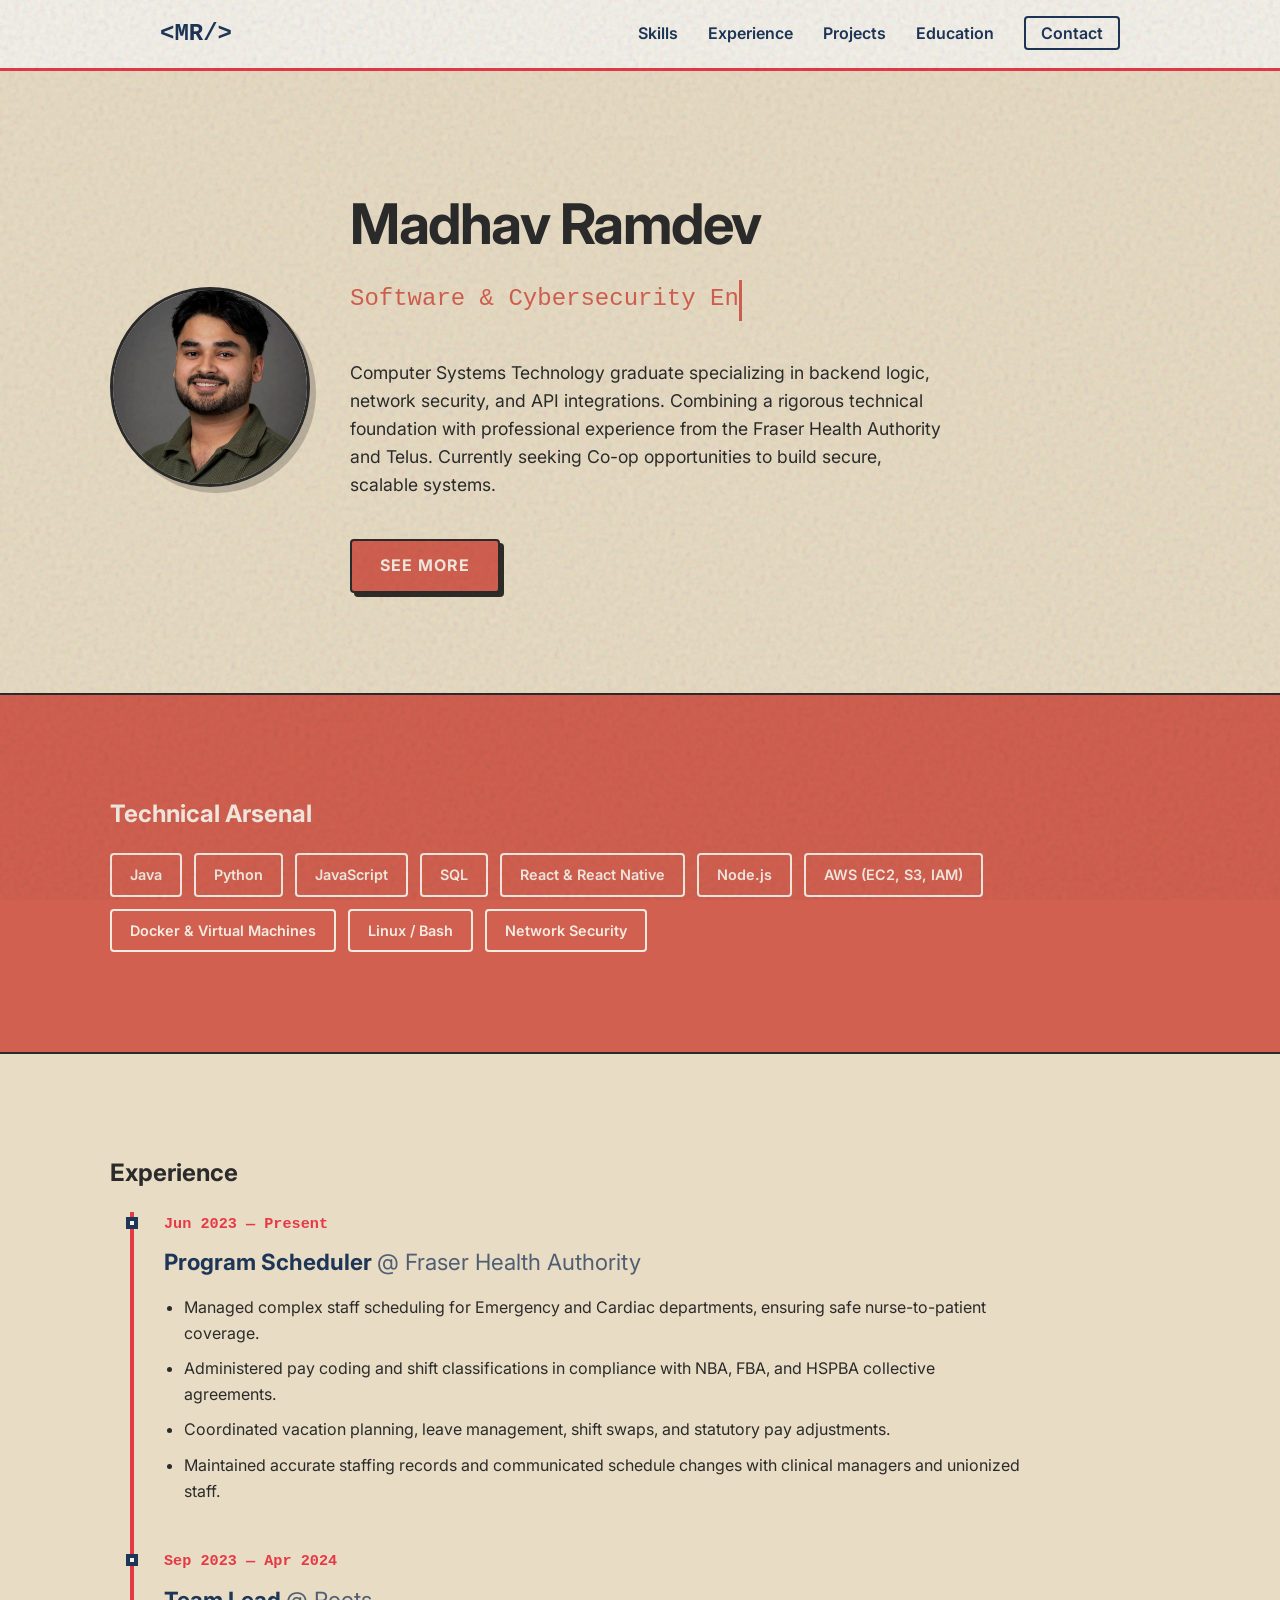
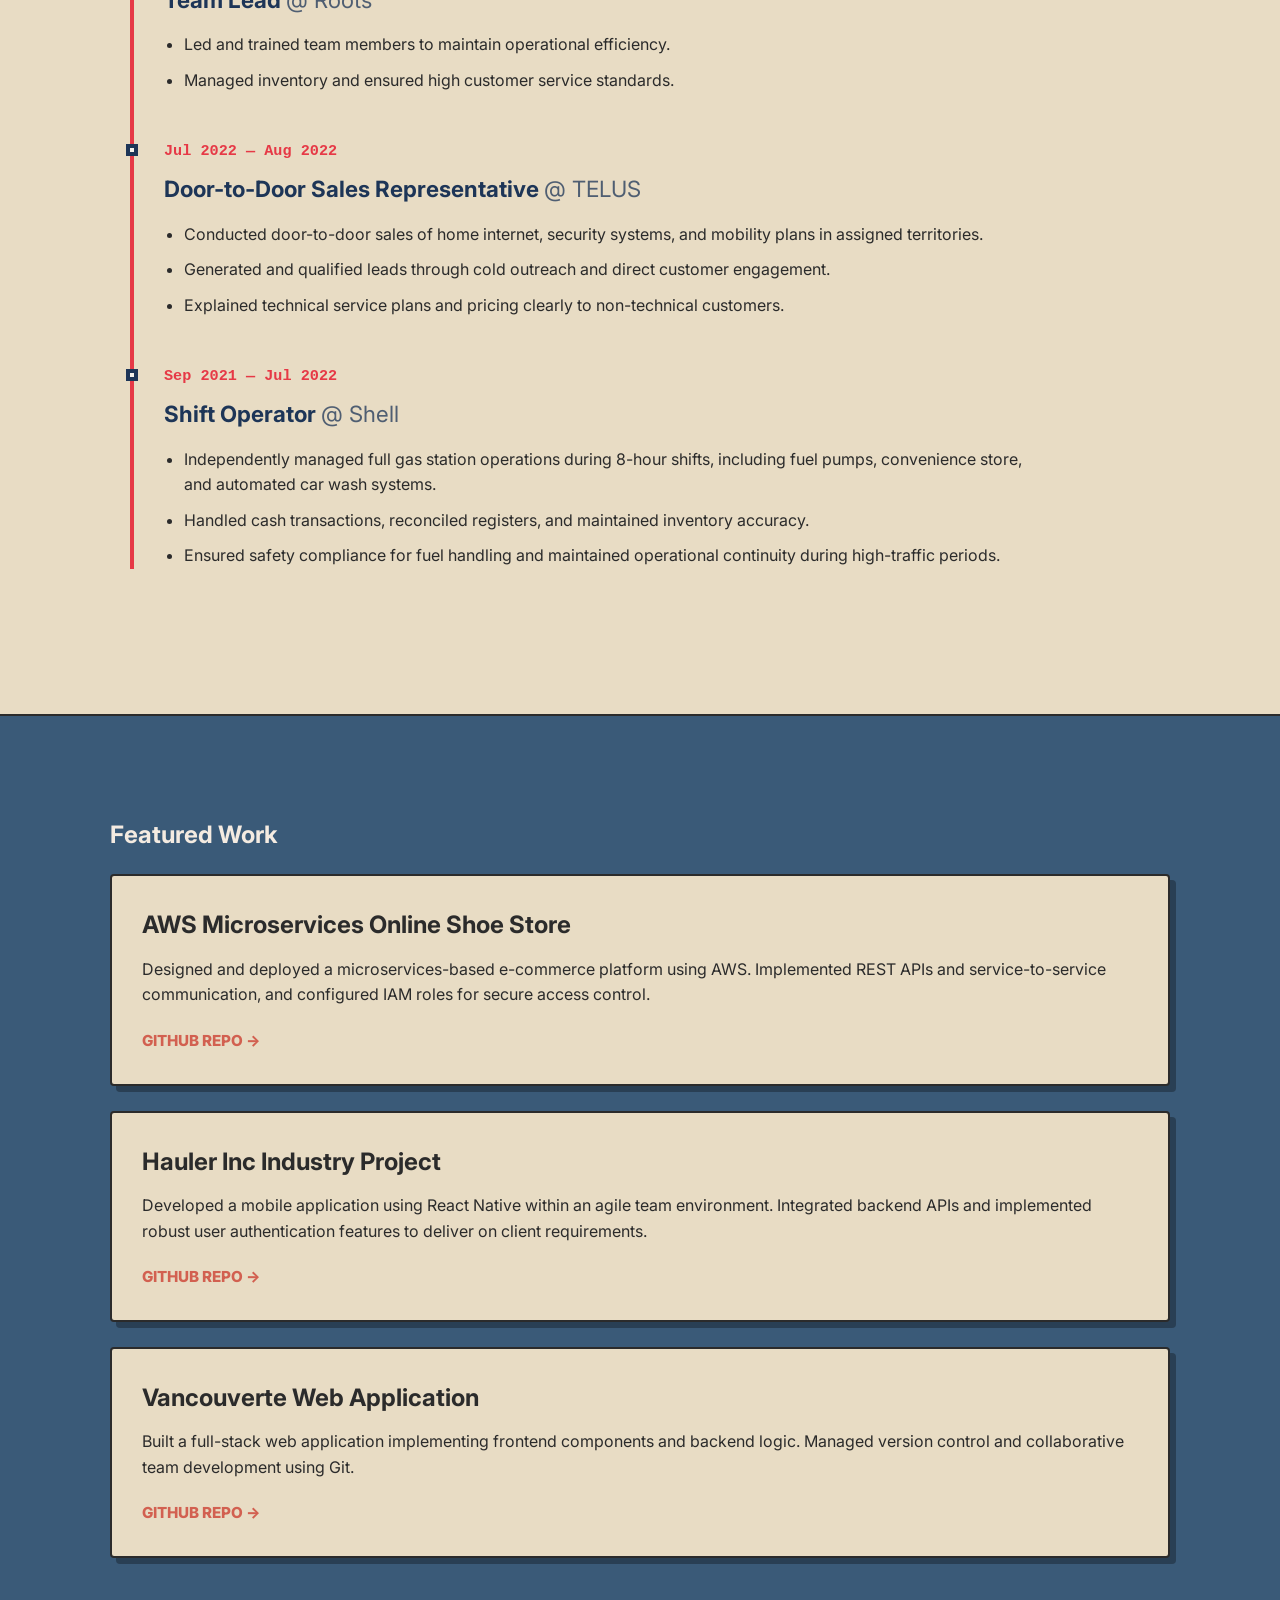
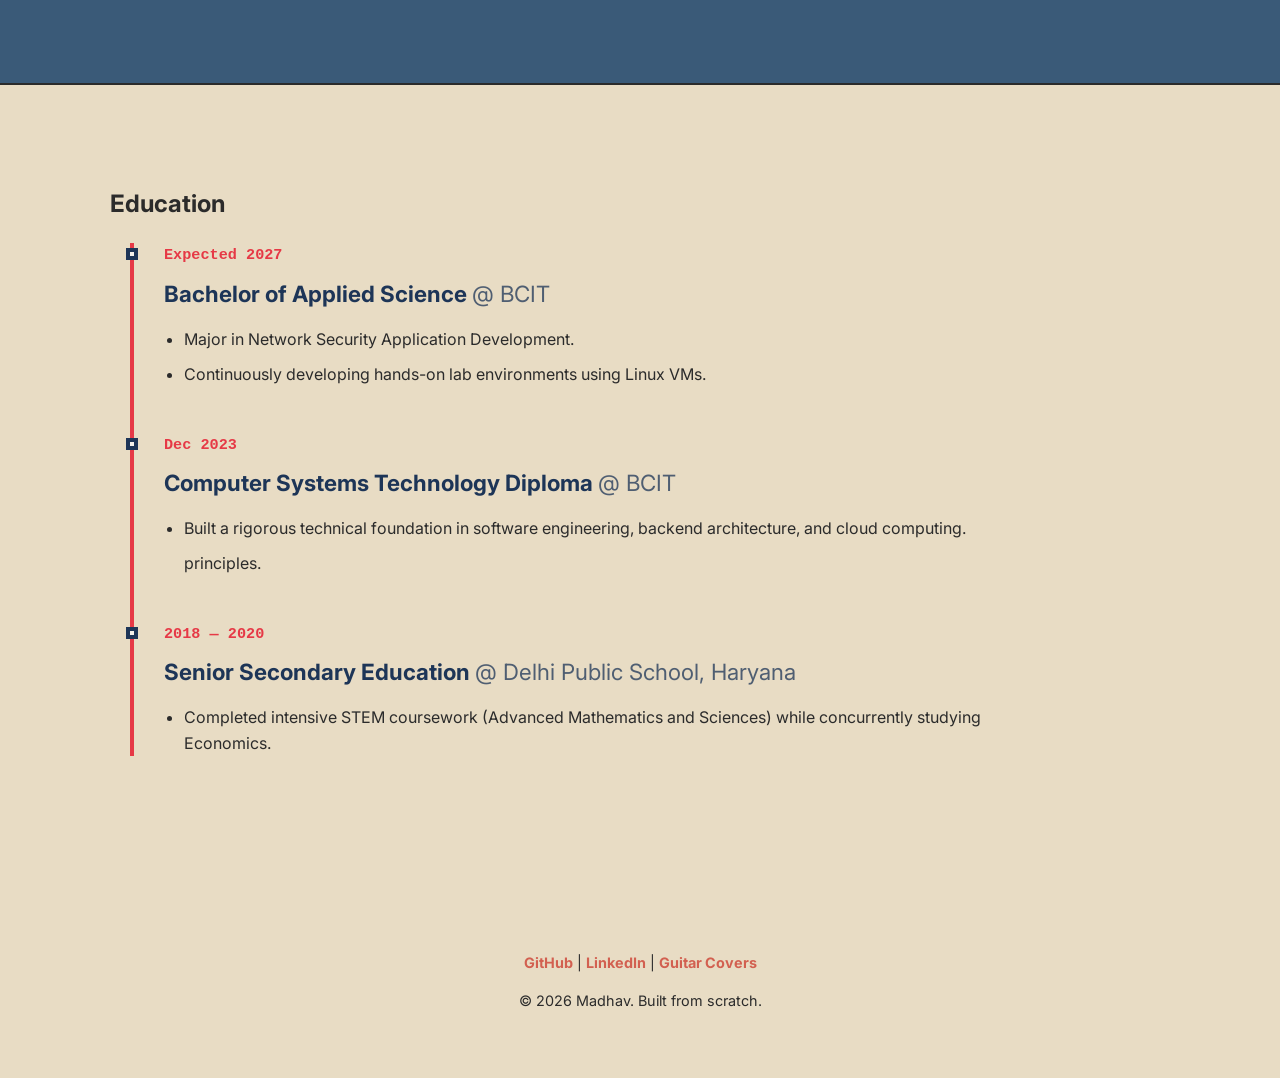
==== commit f0f34185: "added high school to education section" ====
--- a/index.html
+++ b/index.html
@@ -194,6 +194,16 @@
           </ul>
         </div>
 
+        <div class="timeline-item reveal">
+          <div class="timeline-dot"></div>
+          <div class="timeline-date">2018 — 2020</div>
+          <h3>Senior Secondary Education <span class="company">@ Delhi Public School, Haryana</span></h3>
+          <ul>
+            <li>Completed intensive STEM coursework (Advanced Mathematics and Sciences) while concurrently studying
+              Economics.</li>
+          </ul>
+        </div>
+
       </div>
     </div>
   </section>
--- a/style.css
+++ b/style.css
@@ -420,6 +420,89 @@
     }
 }
 
+/* ==========================================================================
+   SCROLL REVEAL ANIMATIONS
+   ========================================================================== */
+.reveal {
+    opacity: 0;
+    transform: translateY(40px);
+    transition: all 0.6s cubic-bezier(0.175, 0.885, 0.32, 1.275);
+}
+
+.reveal.active {
+    opacity: 1;
+    transform: translateY(0);
+}
+
+.reveal.delay-1 {
+    transition-delay: 0.1s;
+}
+
+.reveal.delay-2 {
+    transition-delay: 0.2s;
+}
+
+.reveal.delay-3 {
+    transition-delay: 0.3s;
+}
+
+/* ==========================================================================
+   EXPERIENCE TIMELINE
+   ========================================================================== */
+.timeline {
+    border-left: 4px solid #e63946;
+    padding-left: 30px;
+    margin-left: 20px;
+    position: relative;
+    max-width: 900px;
+}
+
+.timeline-item {
+    margin-bottom: 45px;
+    position: relative;
+}
+
+.timeline-dot {
+    position: absolute;
+    left: -38px;
+    top: 5px;
+    width: 12px;
+    height: 12px;
+    background-color: #f4f1ea;
+    border: 4px solid #1d3557;
+}
+
+.timeline-date {
+    font-family: var(--font-mono, 'Courier New', monospace);
+    font-size: 0.95rem;
+    color: #e63946;
+    margin-bottom: 8px;
+    font-weight: 700;
+}
+
+.timeline-item h3 {
+    margin-top: 0;
+    margin-bottom: 15px;
+    font-size: 1.4rem;
+    color: #1d3557;
+}
+
+.timeline-item .company {
+    font-weight: 400;
+    opacity: 0.75;
+}
+
+.timeline-item ul {
+    padding-left: 20px;
+    margin: 0;
+    color: #2b2b2b;
+}
+
+.timeline-item li {
+    margin-bottom: 10px;
+    line-height: 1.6;
+}
+
 /* GLOBAL OVERFLOW SAFETY */
 /* Locks the page width so it never slides left/right */
 html,
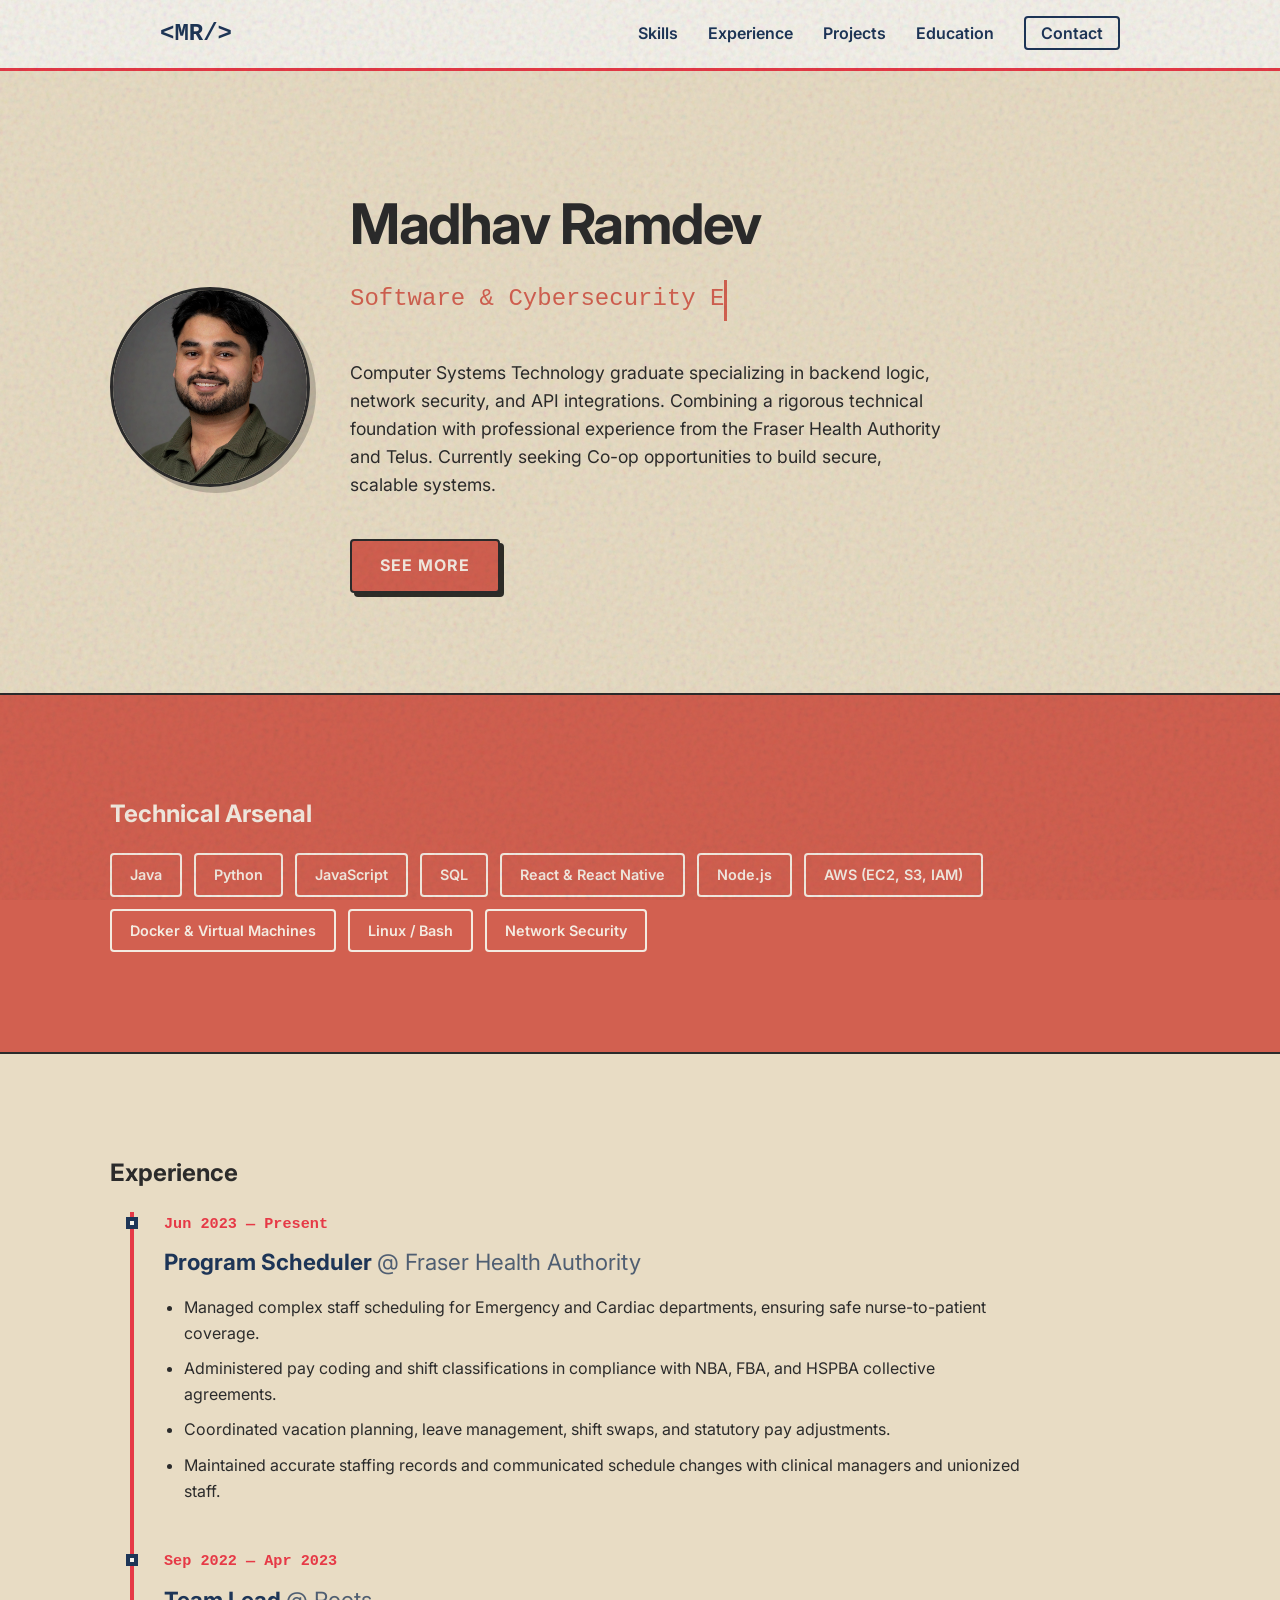
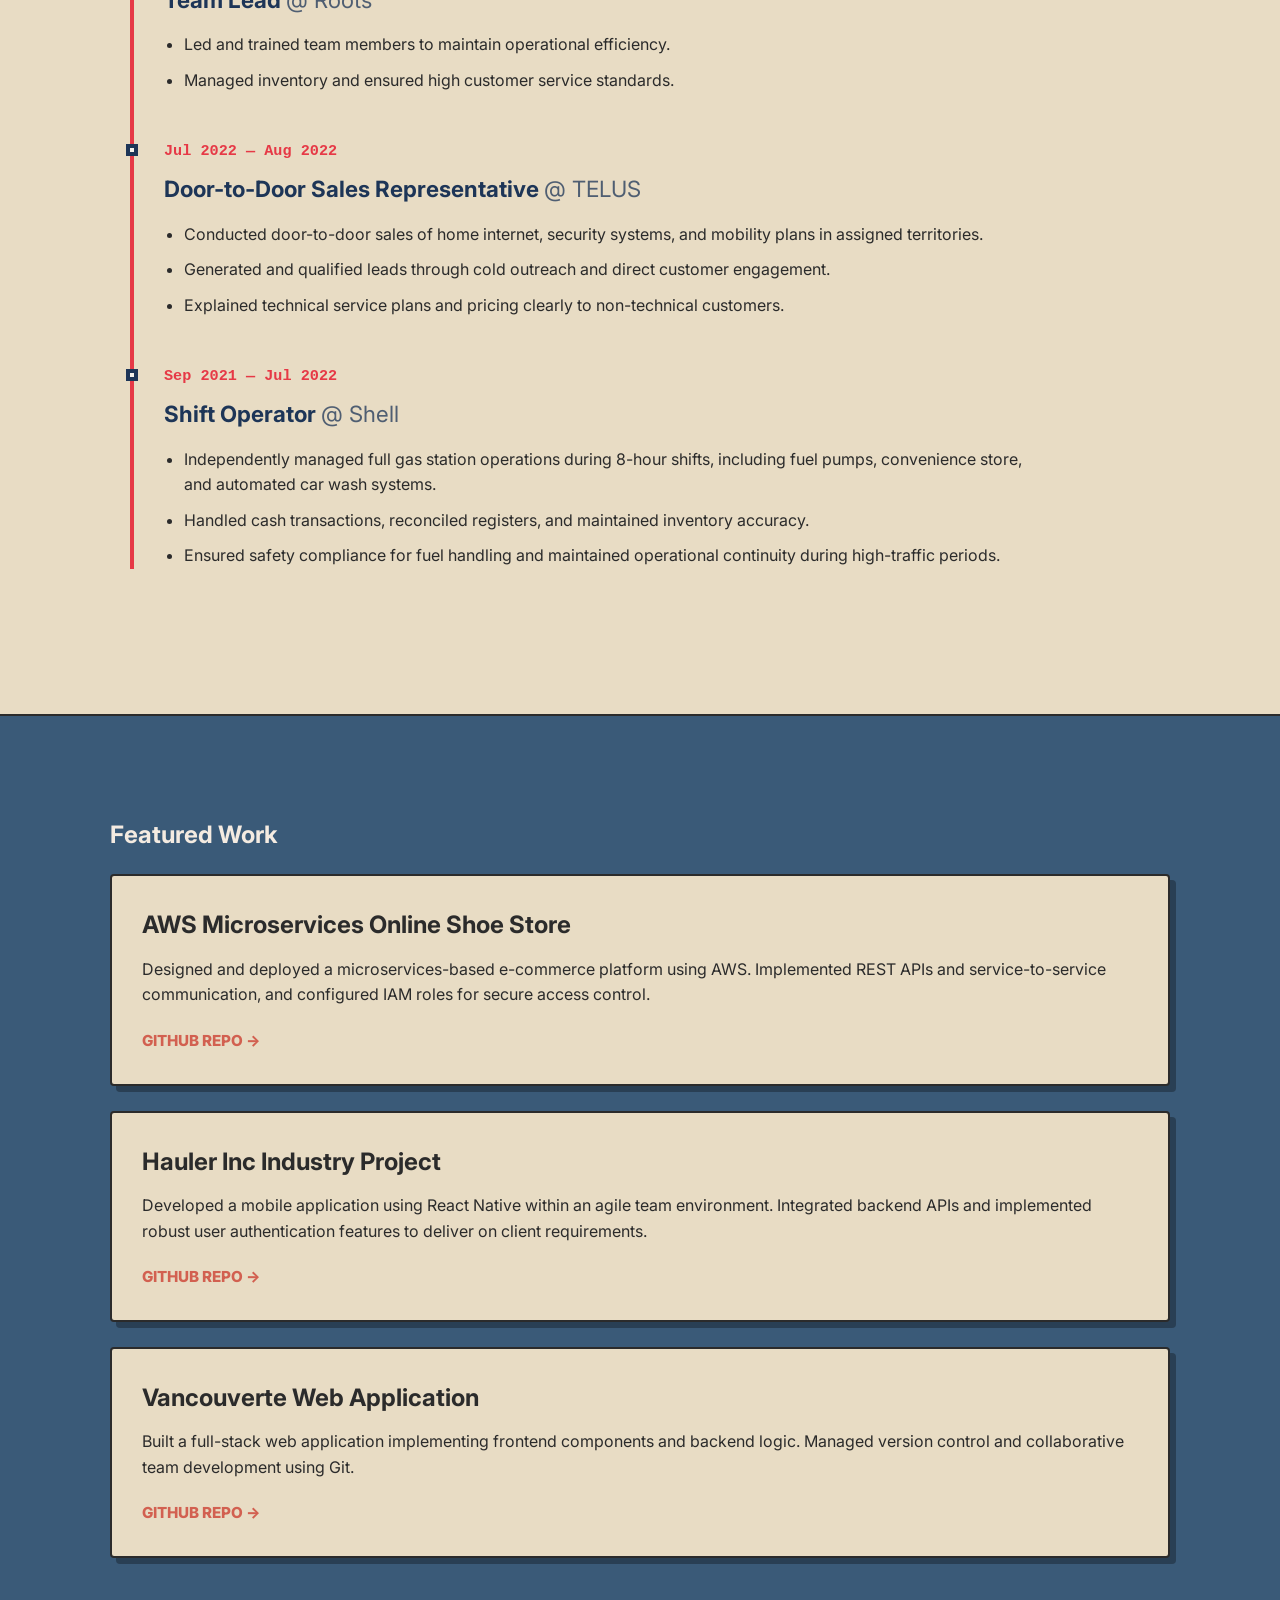
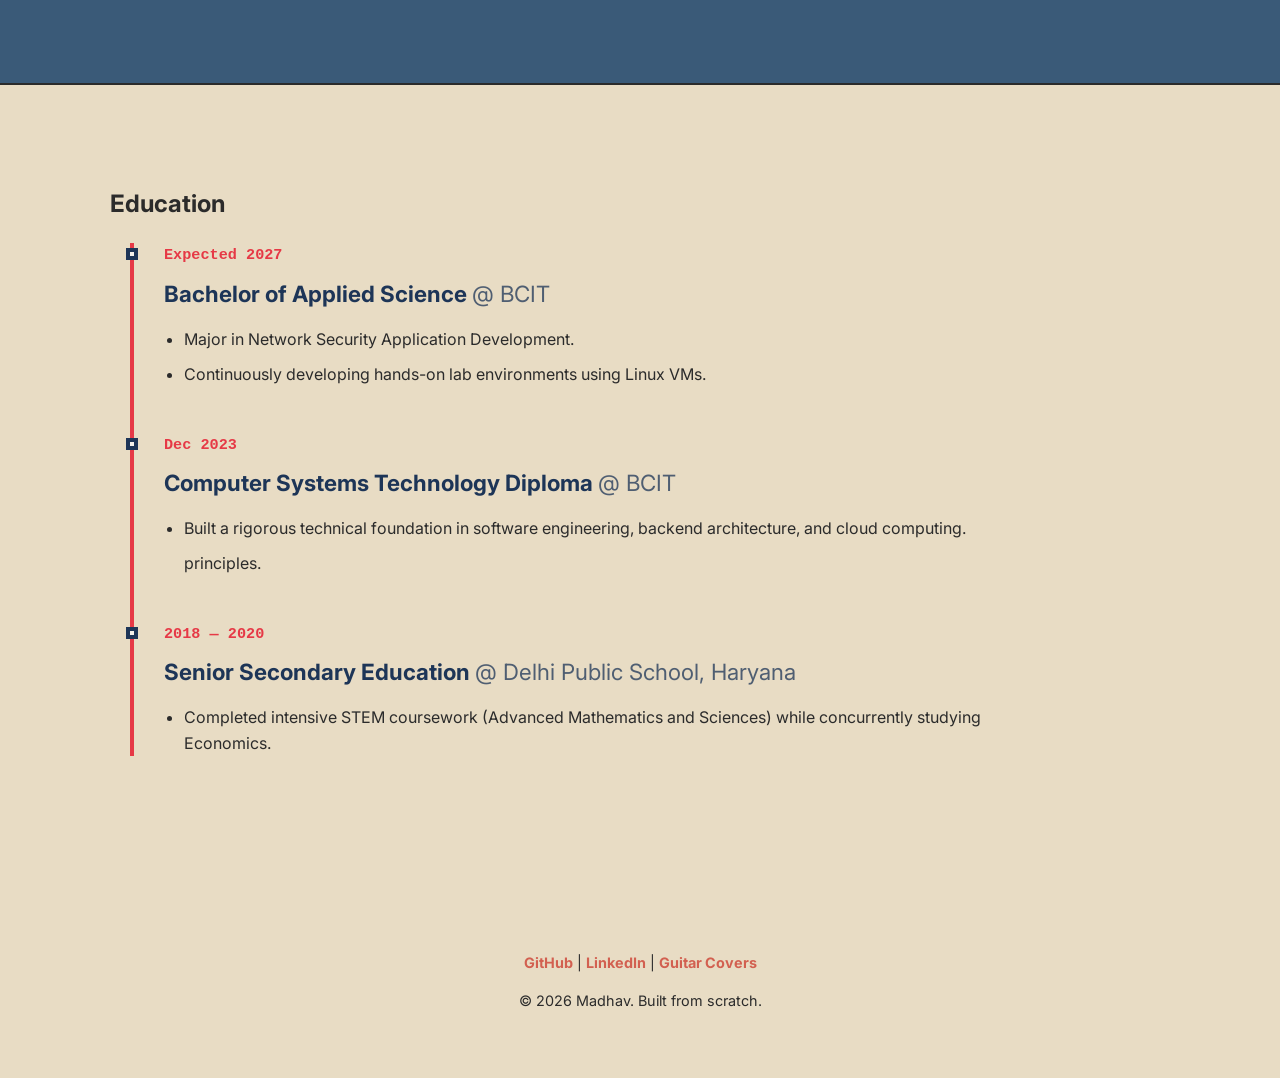
==== commit 7a8ede42: "fixed experience timeline" ====
--- a/index.html
+++ b/index.html
@@ -96,7 +96,7 @@
 
         <div class="timeline-item">
           <div class="timeline-dot"></div>
-          <p class="timeline-date">Sep 2023 &mdash; Apr 2024</p>
+          <p class="timeline-date">Sep 2022 &mdash; Apr 2023</p>
           <h3>Team Lead <span class="company">@ Roots</span></h3>
           <ul>
             <li>Led and trained team members to maintain operational efficiency.</li>
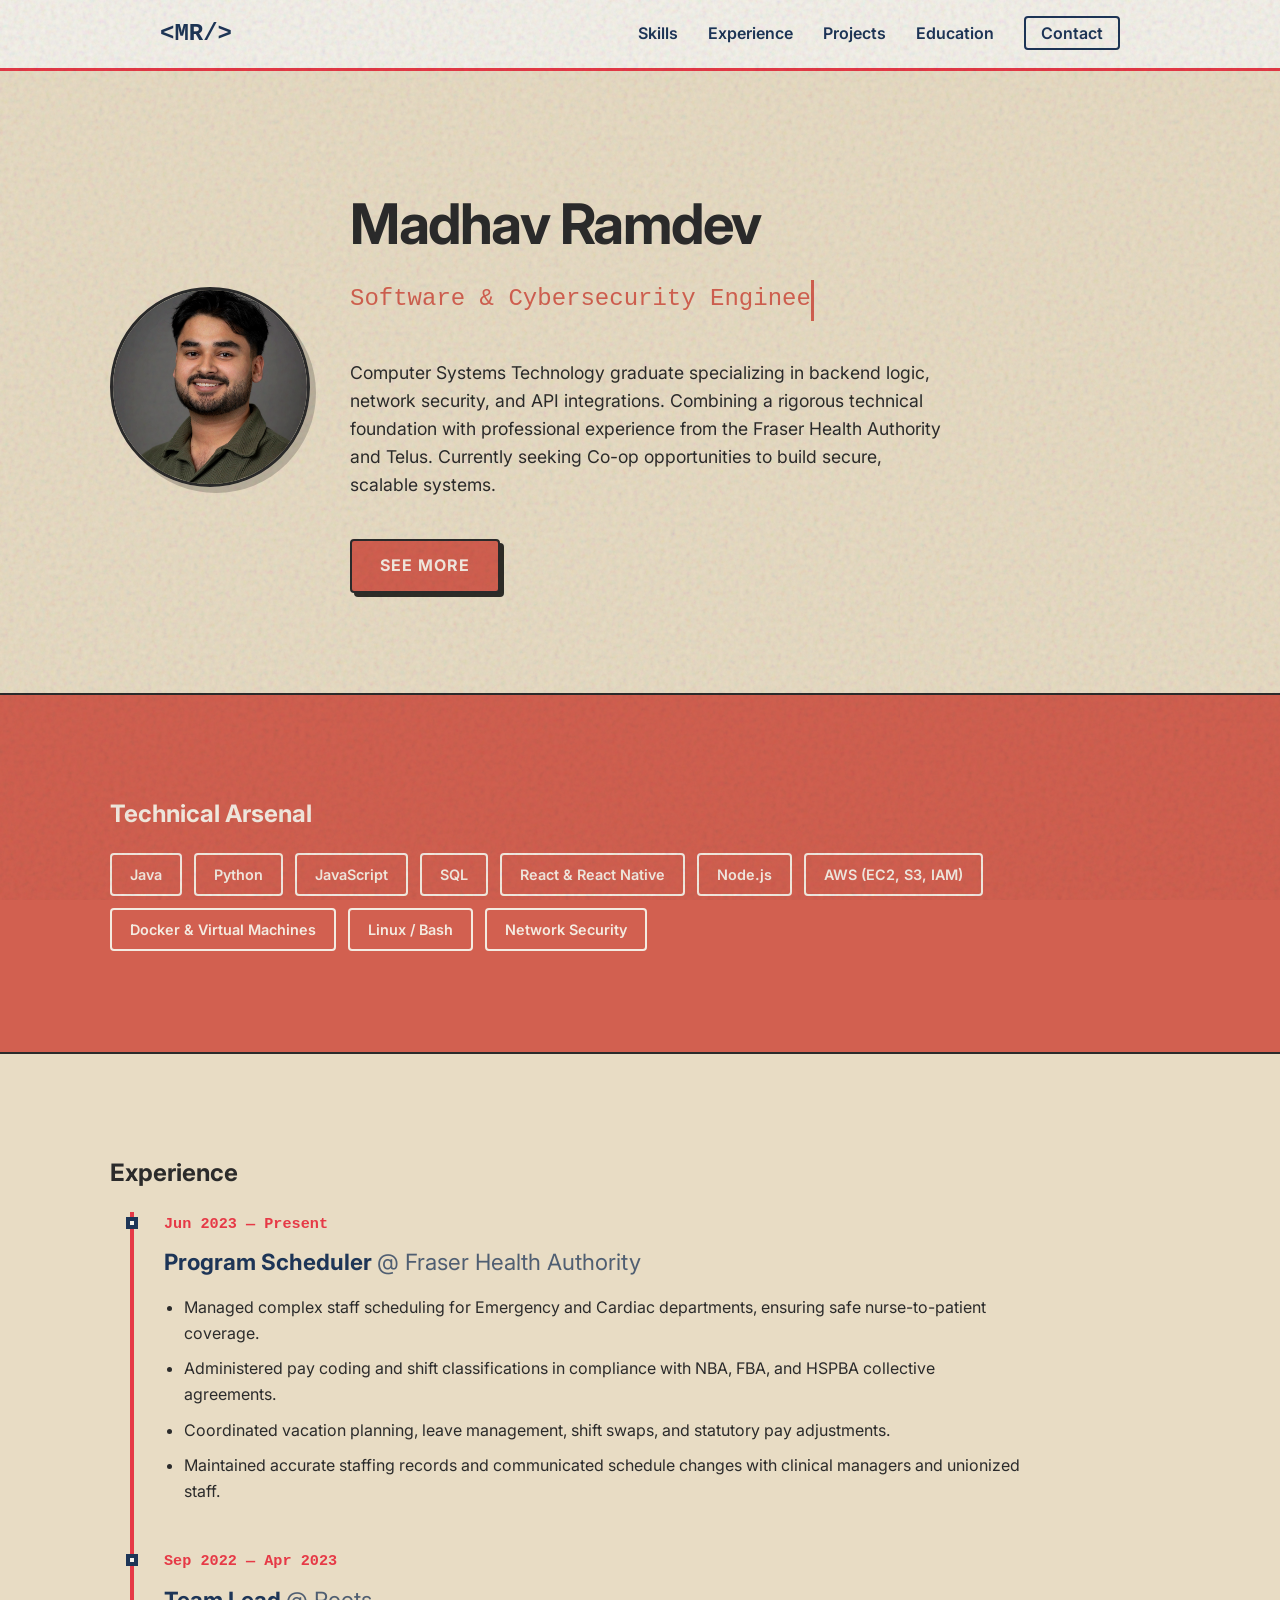
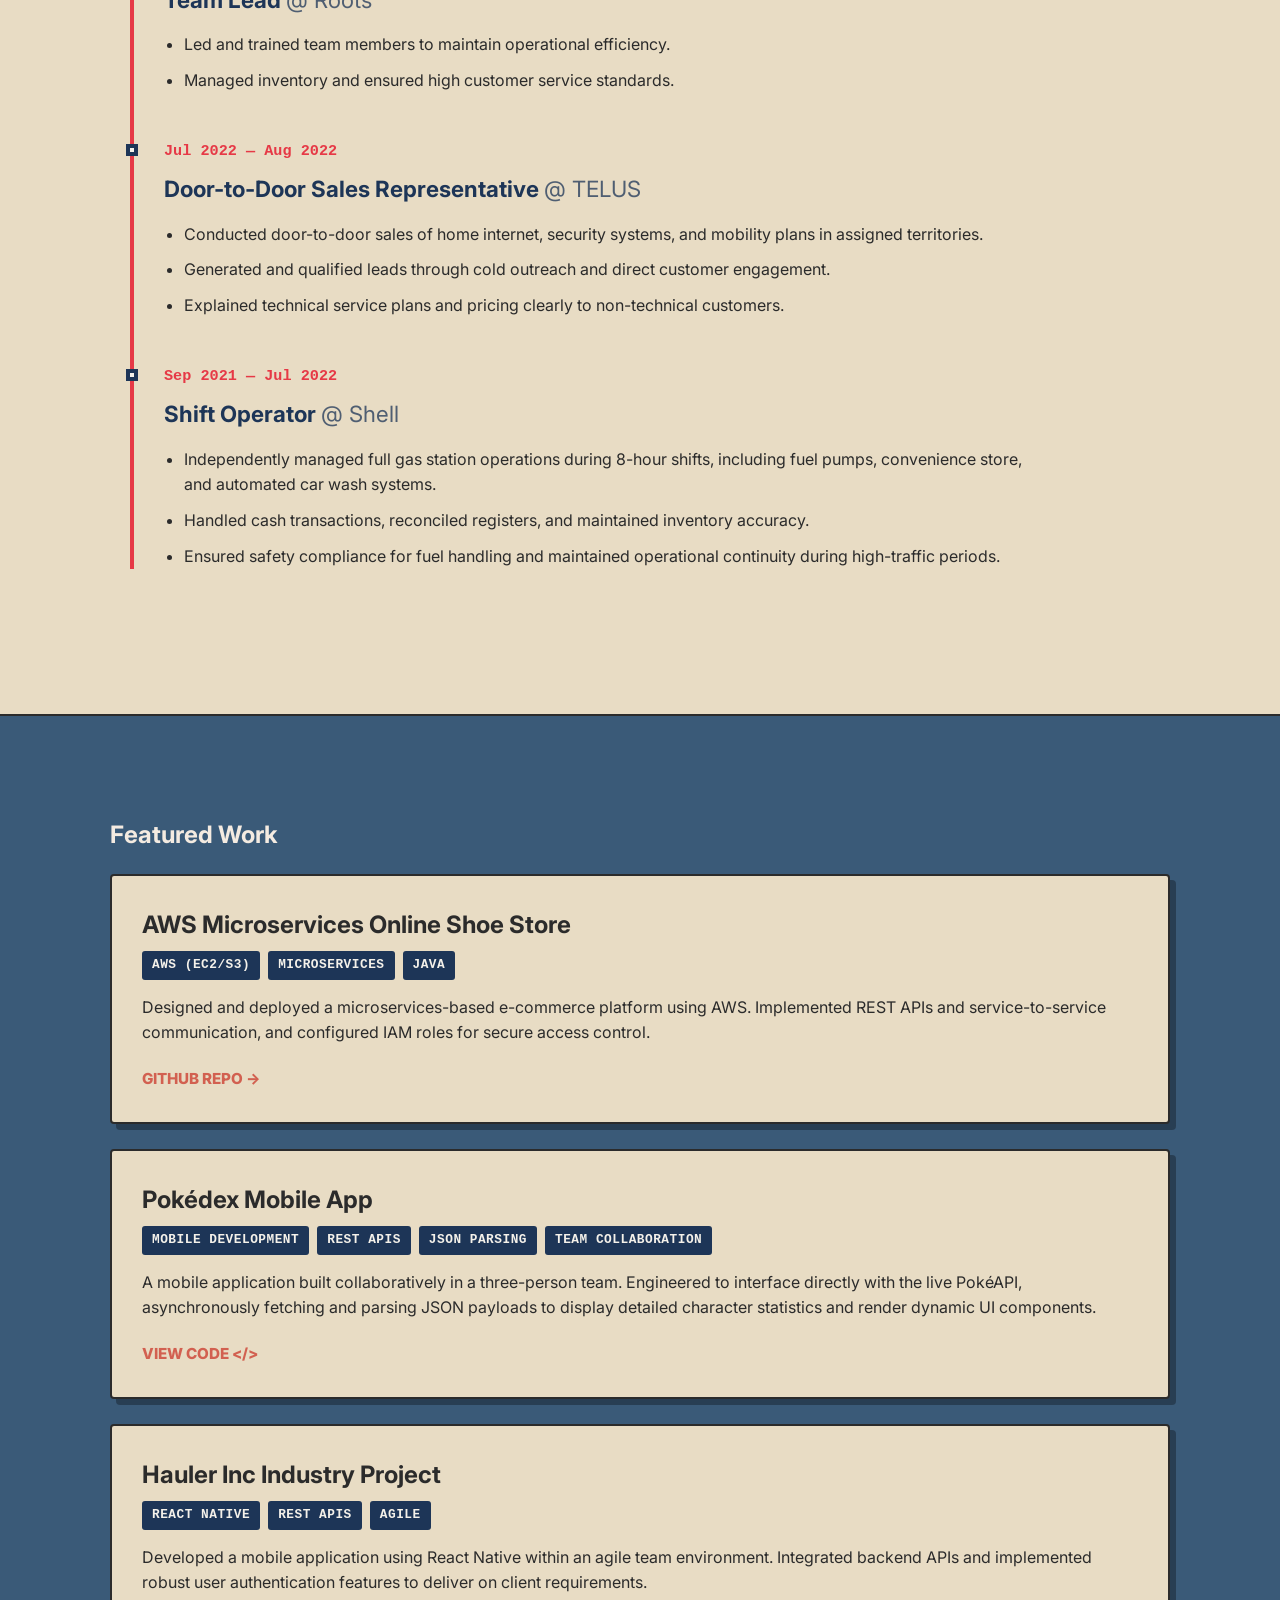
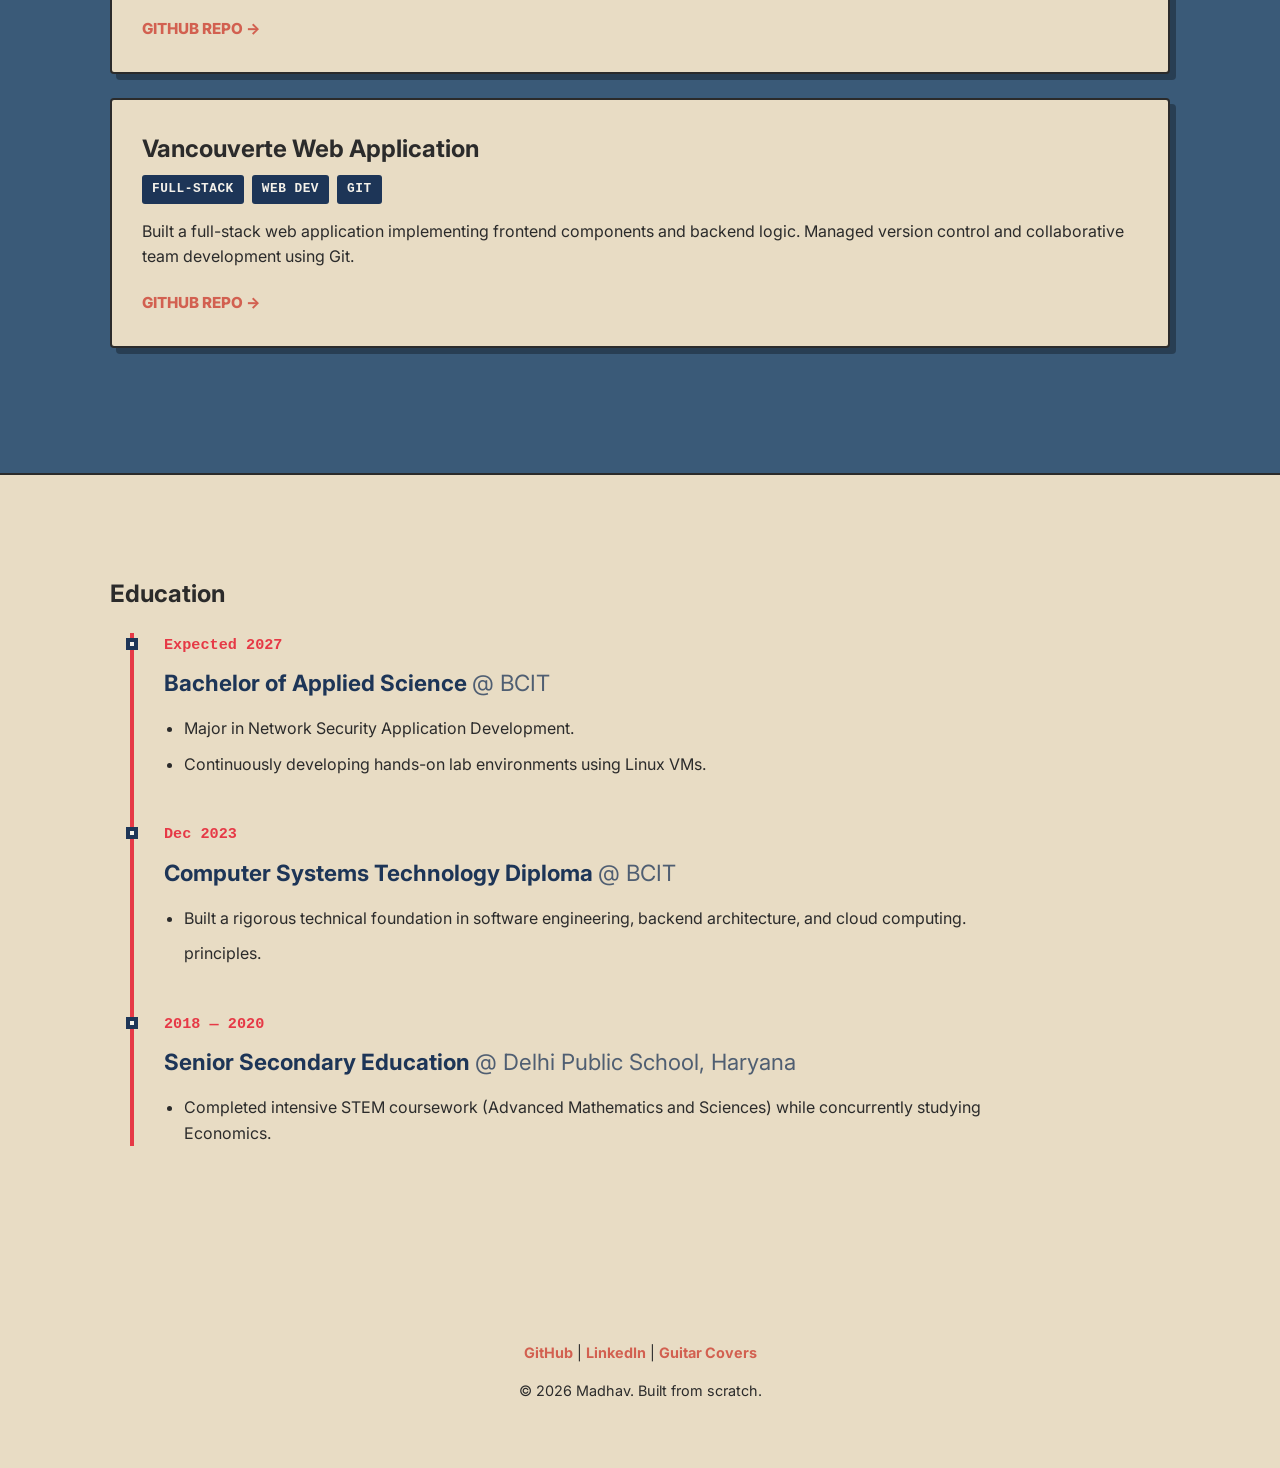
==== commit fa92bc51: "scroll bug fixes and added pokedex project" ====
--- a/index.html
+++ b/index.html
@@ -139,6 +139,11 @@
 
       <div class="project-card reveal delay-1">
         <h3>AWS Microservices Online Shoe Store</h3>
+        <div class="project-skills-grid" style="margin-bottom: 15px;">
+          <span class="project-skill-tag">AWS (EC2/S3)</span>
+          <span class="project-skill-tag">Microservices</span>
+          <span class="project-skill-tag">Java</span>
+        </div>
         <p>Designed and deployed a microservices-based e-commerce platform using AWS. Implemented REST APIs and
           service-to-service communication, and configured IAM roles for secure access control.</p>
         <div class="project-links">
@@ -147,16 +152,43 @@
       </div>
 
       <div class="project-card reveal delay-2">
+        <h3>Pokédex Mobile App</h3>
+        <div class="project-skills-grid" style="margin-bottom: 15px;">
+          <span class="project-skill-tag">Mobile Development</span>
+          <span class="project-skill-tag">REST APIs</span>
+          <span class="project-skill-tag">JSON Parsing</span>
+          <span class="project-skill-tag">Team Collaboration</span>
+        </div>
+        <p>A mobile application built collaboratively in a three-person team. Engineered to interface directly with the
+          live PokéAPI, asynchronously fetching and parsing JSON payloads to display detailed character statistics and
+          render dynamic UI components.</p>
+        <div class="project-links">
+          <a href="https://github.com/madhavramdev/pokedex" target="_blank" rel="noopener noreferrer">View Code
+            &lt;/&gt;</a>
+        </div>
+      </div>
+
+      <div class="project-card reveal delay-3">
         <h3>Hauler Inc Industry Project</h3>
+        <div class="project-skills-grid" style="margin-bottom: 15px;">
+          <span class="project-skill-tag">React Native</span>
+          <span class="project-skill-tag">REST APIs</span>
+          <span class="project-skill-tag">Agile</span>
+        </div>
         <p>Developed a mobile application using React Native within an agile team environment. Integrated backend APIs
           and implemented robust user authentication features to deliver on client requirements.</p>
         <div class="project-links">
-          <a href="#">GitHub Repo &rarr;</a>
-        </div>
-      </div>
-
-      <div class="project-card reveal delay-3">
+          <a href="#" target="_blank" rel="noopener noreferrer">GITHUB REPO &rarr;</a>
+        </div>
+      </div>
+
+      <div class="project-card reveal delay-4">
         <h3>Vancouverte Web Application</h3>
+        <div class="project-skills-grid" style="margin-bottom: 15px;">
+          <span class="project-skill-tag">Full-Stack</span>
+          <span class="project-skill-tag">Web Dev</span>
+          <span class="project-skill-tag">Git</span>
+        </div>
         <p>Built a full-stack web application implementing frontend components and backend logic. Managed version
           control and collaborative team development using Git.</p>
         <div class="project-links">
@@ -164,7 +196,7 @@
         </div>
       </div>
 
-    </div>
+
   </section>
 
   <section id="education">
--- a/style.css
+++ b/style.css
@@ -123,6 +123,32 @@
     color: #e63946;
     /* Hover turns red */
 }
+
+/* 
+   PROJECT SKILL TAGS
+   */
+.project-skills-grid {
+    display: flex;
+    flex-wrap: wrap;
+    gap: 8px;
+    margin-bottom: 15px;
+    margin-top: -5px;
+}
+
+.project-skill-tag {
+    background-color: #1d3557;
+    /* Retro dark blue background */
+    color: #f4f1ea;
+    /* Cream text */
+    padding: 4px 10px;
+    font-size: 0.8rem;
+    font-family: var(--font-mono, 'Courier New', monospace);
+    border-radius: 3px;
+    text-transform: uppercase;
+    font-weight: 600;
+    letter-spacing: 0.5px;
+}
+
 
 .nav-btn {
     border: 2px solid #1d3557;
@@ -426,7 +452,11 @@
 .reveal {
     opacity: 0;
     transform: translateY(40px);
-    transition: all 0.6s cubic-bezier(0.175, 0.885, 0.32, 1.275);
+    /* Only animate opacity and transform so the GPU handles it smoothly */
+    transition: opacity 0.6s cubic-bezier(0.175, 0.885, 0.32, 1.275),
+        transform 0.6s cubic-bezier(0.175, 0.885, 0.32, 1.275);
+    will-change: opacity, transform;
+    /* Warns the browser to prep for animation */
 }
 
 .reveal.active {
@@ -504,9 +534,10 @@
 }
 
 /* GLOBAL OVERFLOW SAFETY */
-/* Locks the page width so it never slides left/right */
-html,
 body {
     overflow-x: hidden;
     width: 100%;
-}+    position: relative;
+}
+
+/* Removed the 'html' tag from this block to restore native scrolling */
